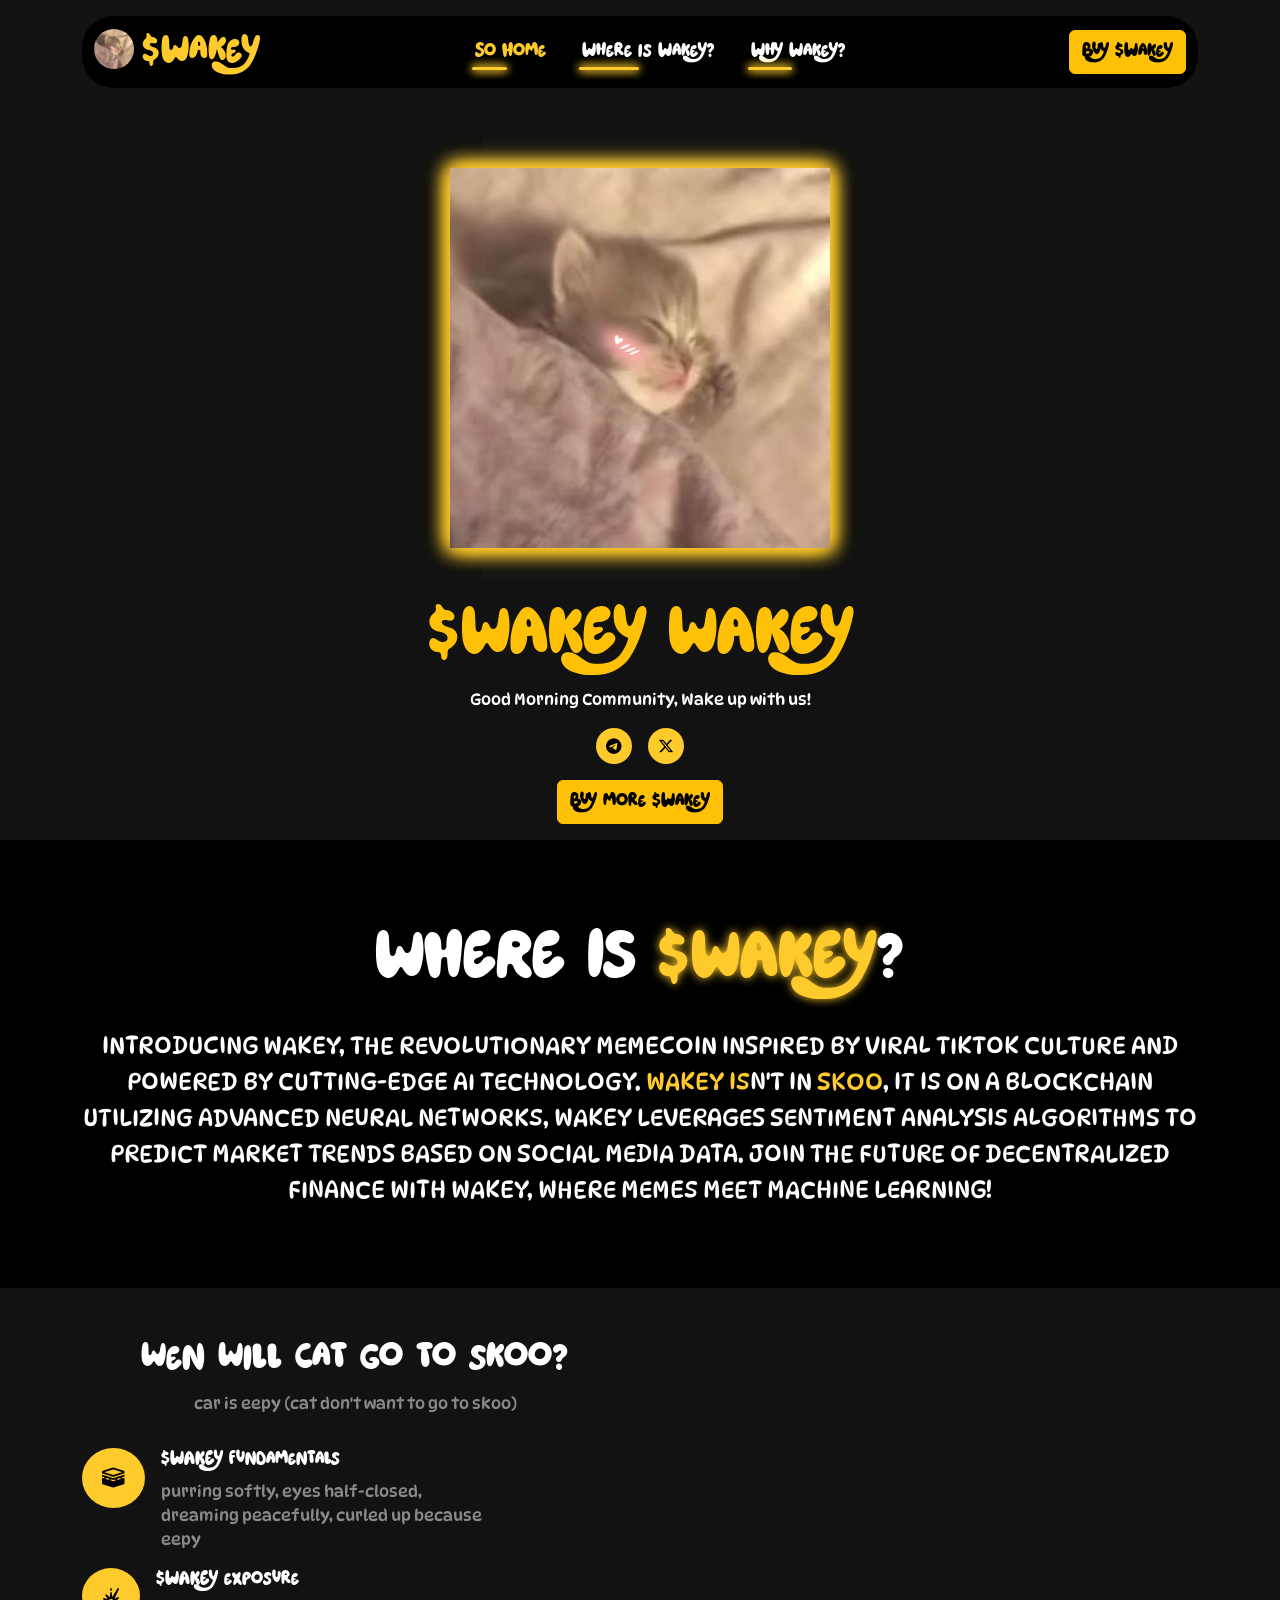
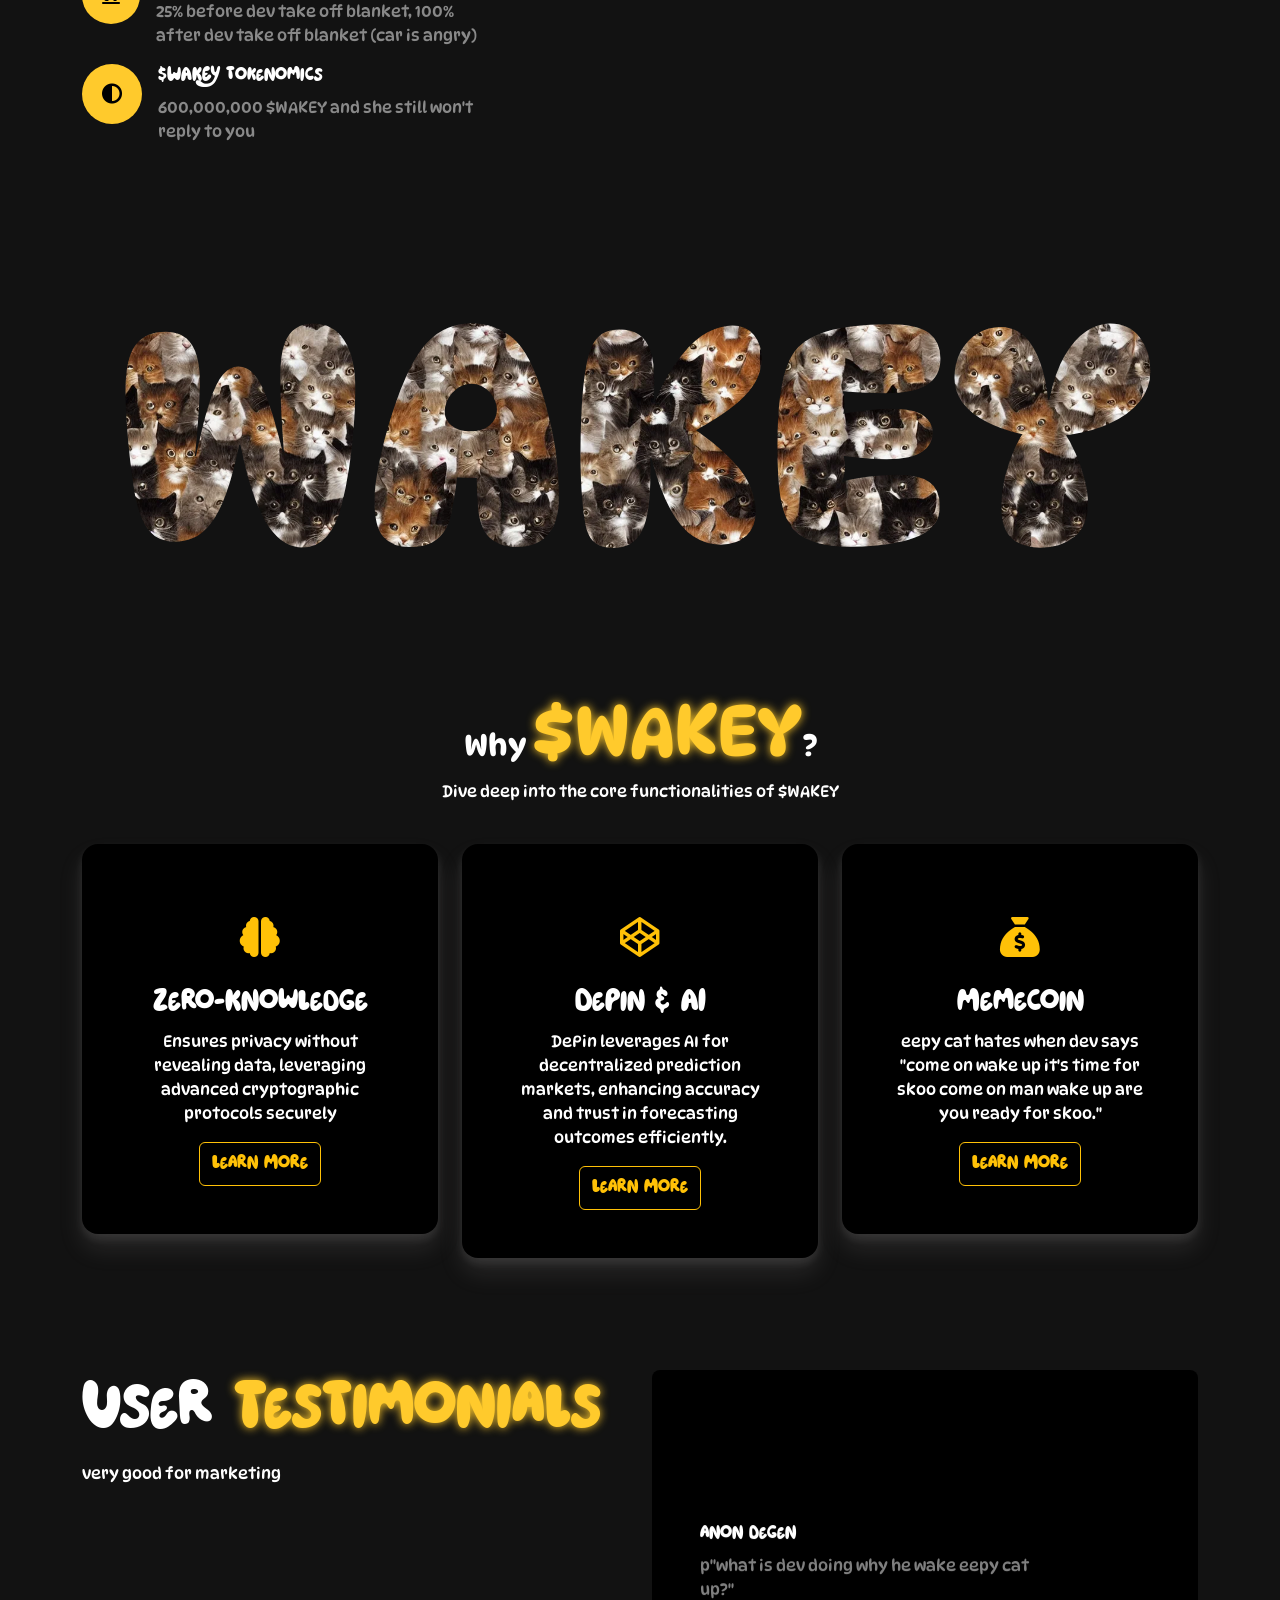
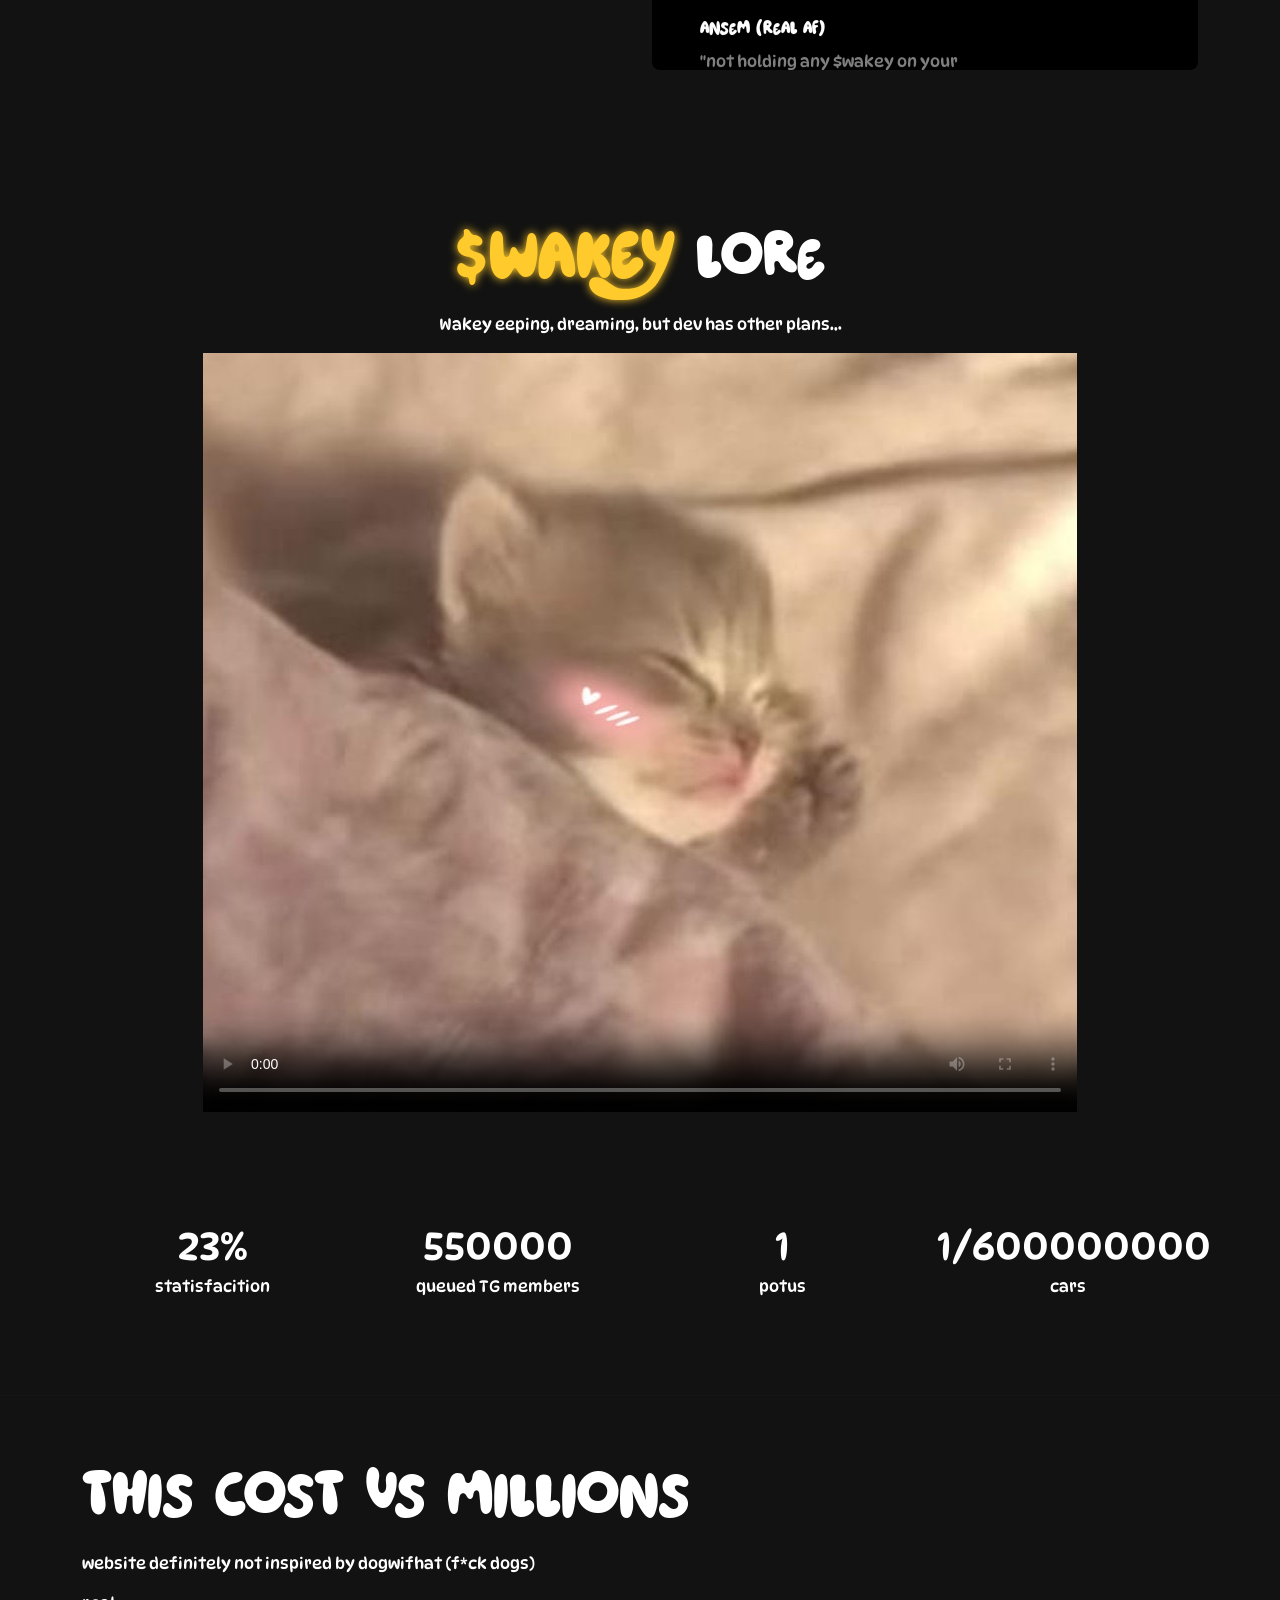
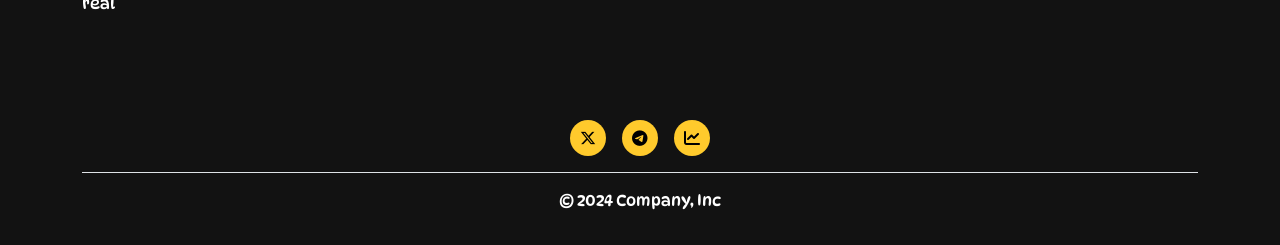
==== index.html @ 1f72ca50 "fd" ====
<!doctype html>
<html lang="en">
  <head>
    <meta charset="utf-8">
    <meta name="viewport" content="width=device-width, initial-scale=1">
    <link rel="shortcut icon" href="assets/imgs/mascot cat.jpg" type="image/x-icon">
    <title>WAKEY WAKEY</title>
    <!--Bootstrap Link-->
    <link href="https://cdn.jsdelivr.net/npm/bootstrap@5.3.3/dist/css/bootstrap.min.css" rel="stylesheet" integrity="sha384-QWTKZyjpPEjISv5WaRU9OFeRpok6YctnYmDr5pNlyT2bRjXh0JMhjY6hW+ALEwIH" crossorigin="anonymous">
    <!--External css-->
    <link rel="stylesheet" href="style.css">
    <!--icon link-->
    <link rel="stylesheet" href="https://cdnjs.cloudflare.com/ajax/libs/font-awesome/6.6.0/css/all.min.css" integrity="sha512-Kc323vGBEqzTmouAECnVceyQqyqdsSiqLQISBL29aUW4U/M7pSPA/gEUZQqv1cwx4OnYxTxve5UMg5GT6L4JJg==" crossorigin="anonymous" referrerpolicy="no-referrer" />
    <!--font link-->
    <link rel="preconnect" href="https://fonts.googleapis.com">
<link rel="preconnect" href="https://fonts.gstatic.com" crossorigin>
<link href="https://fonts.googleapis.com/css2?family=DynaPuff:wght@400..700&family=Exo+2:ital,wght@0,100..900;1,100..900&display=swap" rel="stylesheet">
  </head>
  <body class="">
    <!--Nav Bar-->
<div class="container py-3 ">
    <nav class="navbar navbar-expand-lg bg-black rounded-5 " aria-label="Twelfth navbar example">
      <div class="container-fluid test">
        <a class="d-flex gap-2  text-decoration-none " href="#" style="transform: translateY(5px); color: white !important;"><img src="assets/imgs/mascot cat.jpg" alt="" width="40" height="40" class="me-auto" style="border-radius: 50%;" > <h1 class="heading-2" style="color: #FFCA2C; ">$Wakey</h1></a>
        <button class="navbar-toggler ms-auto menu  btn-outline-light" type="button" data-bs-toggle="collapse" data-bs-target="#navbarsExample10" aria-controls="navbarsExample10" aria-expanded="false" aria-label="Toggle navigation">
         <i class="fa-solid fa-bars "></i>
        </button>
       
        <div class="collapse navbar-collapse justify-content-md-center " id="navbarsExample10">
          <ul class="navbar-nav text-white mx-auto ">
            <li class="nav-item">
              <a class="nav-link active text-white" aria-current="page" href="#">So Home</a>
            </li>
            <li class="nav-item">
              <a class="nav-link text-white" href="#">Where is Wakey?</a>
            </li>
            <li class="nav-item ">
              <a class="nav-link text-white" href="#">Why Wakey?</a>
            </li>
            <li class="nav-item py-1 ms-2">
              
               
              
            </li>
            <!-- <li class="nav-item ">
              <a class="nav-link text-white" href="#"><i class="fa-brands fa-telegram"></i></a>
            </li>
            <li class="nav-item ">
             
            </li> -->
            
          </ul>
          <button class="btn btn-warning button"> Buy $Wakey</button>
          
        </div>
        
      </div>
    </nav>


</div>

<!--HERO SECTION-->
<div class="container py-3 ">
  <div class="hero-banner d-flex justify-content-center py-5">
    <img src="assets/imgs/mascot cat.jpg" alt="" class="img-fluid">
  </div>
  <div class="hero-body">
    <h1 class="text-warning fs-1 text-center heading">$WAKEY WAKEY </h1>
    <p class="text-center text-white paragraph"> Good Morning Community, Wake up with us!</p>
    <div class="d-flex justify-content-center gap-3 pb-3">
      <a class="text-black " href="#"><i class="fa-brands fa-telegram icons"></i></a>
    <a class=" text-black " href="#"><i class="fa-brands fa-x-twitter icons"></i></a>
  
    </div>
   <center><button class="btn btn-warning button"> Buy more $Wakey</button> </center>
  </div>
</div>

<!--WHERE IS WAKEY-->
<div class="bg-black p-3">
<div class="container py-5">
  <h1 class=" fs-1 text-center text-white py-3 heading " style="font-size: 70px !important;">WHERE IS <span style="color: #FFCA2C; text-shadow:  0px 0px 10px #FFCA2C ; ">$WAKEY</span>? </h1>
  <p class="text-white paragraph text-center lh-2 fs-4">INTRODUCING WAKEY, THE REVOLUTIONARY MEMECOIN INSPIRED BY VIRAL TIKTOK CULTURE AND POWERED BY CUTTING-EDGE AI TECHNOLOGY. 
    <span style="color: #FFCA2C; ">WAKEY IS</span>N'T IN <span style="color: #FFCA2C;  ">SKOO</span>, IT IS ON A BLOCKCHAIN UTILIZING ADVANCED NEURAL NETWORKS, WAKEY LEVERAGES SENTIMENT ANALYSIS ALGORITHMS TO PREDICT MARKET TRENDS BASED ON SOCIAL MEDIA DATA. 
    JOIN THE FUTURE OF DECENTRALIZED FINANCE WITH WAKEY, WHERE MEMES MEET MACHINE LEARNING!</p>
</div>
</div>

<!--WEN WILL CAT GO TO SKOO-->
<div class="container py-5">
  <div class="row">
    <div class="col-md-6 text-white justify-content-sm-center">
      <h1  class=" heading-2 text-sm-center ">wen will cat go to skoo?</h1>
      <p class="text-white-50 paragraph text-sm-center ">car is eepy (cat don't want to go to skoo)</p>
      <div class="d-flex w-75 gap-3 pt-3 justify-content-sm-center">
        <div class=""><i class="fa-solid fa-kaaba icons" style="padding: 20px; font-size: 20px;"></i></div>
        <div class="body ">
          <h5 class="heading-2">$WAKEY fundamentals</h5>
          <p class="text-white-50 paragraph" >purring softly, eyes half-closed, dreaming peacefully, curled up because eepy</p>
        </div>
      </div>

      <div class="d-flex w-75 gap-3 justify-content-sm-center">
        <div class=""><i class="fa-solid fa-explosion icons" style="padding: 20px; font-size: 20tpx;"></i></div>
        <div class="body">
          <h5 class="heading-2">$WAKEY exposure</h5>
          <p class="text-white-50 paragraph" >25%  before dev take off blanket, 100% after dev take off blanket (car is angry)</p>
        </div>
      </div>

      <div class="d-flex w-75 gap-3 justify-content-sm-center">
        <div class=""><i class="fa-solid fa-circle-half-stroke icons" style="padding: 20px; font-size: 20px;"></i></div>
        <div class="body">
          <h5 class="heading-2">$WAKEY tokenomics</h5>
          <p class="text-white-50 paragraph">600,000,000 $WAKEY and she still won't reply to you </p>
        </div>
      </div>

    </div>
    <div class="col-md-6">
      <div class="wakey-video">
        <video src="assets/imgs/wakey wakey.mp4" loop autoplay muted style="border-radius: 10px;" class="img-fluid" ></video>
      </div>
    </div>
  </div>
</div>



<!--Mascot-->
<h1 class="  wakey img-fluid py-5">
  WAKEY
</h1>


<!--WHY WAKEY-->
<div class="why-wakey">
  <h1 class=" fs-1 text-center text-white pt-3 paragraph" style="font-size: 30px !important;">Why   <span style="color: #FFCA2C; text-shadow:  0px 0px 10px #FFCA2C ; font-size: 70px !important;">$WAKEY</span>? </h1>
  <p class="paragraph text-white text-center pb-4">Dive deep into the core functionalities of $WAKEY</p>

  <div class="container">
   

    <div class="row">
      <div class="col-md-4 mb-3 text-center ">
        <div class="box bg-black rounded-4 p-5 why-box">
          <div class="icon text-center py-3"><i class="fa-solid fa-brain fs-1 text-warning"></i></div>
          <h2 class="heading-2 text-center text-white">Zero-Knowledge</h2>
          <p class="paragraph text-white text-center">
            
            Ensures privacy without revealing data, leveraging advanced cryptographic protocols securely

          </p>
          <button class="btn btn-outline-warning button"> Learn More</button>

        </div>

      </div>
      <div class="col-md-4 mb-3 text-center  ">

       <div class="box bg-black rounded-4 p-5 why-box">
        <div class="icon text-center py-3"><i class="fa-brands fa-codepen fs-1 text-warning"></i></div>
        <h2 class="heading-2 text-center text-white">DePin & AI
        </h2>
        <p class="paragraph text-white text-center">
          
          DePin leverages AI for decentralized prediction markets, enhancing accuracy and trust in forecasting outcomes efficiently.
        </p>
        <button class="btn btn-outline-warning button"> Learn More</button>
       </div>
      </div>

      <div class="col-md-4 mb-3 text-center"  >
       <div class="box bg-black rounded-4 p-5 why-box">
        <div class="icon text-center py-3"><i class="fa-solid fa-sack-dollar fs-1 text-warning"></i></div>
        <h2 class="heading-2 text-center text-white">Memecoin</h2>
        <p class="paragraph text-white text-center">
          
          eepy cat hates when dev says "come on wake up it's time for skoo come on man wake up are you ready for skoo."
        </p>
        <button class="btn btn-outline-warning button "> Learn More</button>
       </div>
      </div>
   
  </div>
</div>

</div>

<!--User Testimonial-->


  <div class="container py-5">
    <div class="row py-5">
      <div class="col-md-6">
      <div class="wakey-video">
        <h1 class="heading  text-white">User
           <span style="color: #FFCA2C; text-shadow:  0px 0px 10px #FFCA2C ; font-size: 70px !important;">Testimonials</span></h1>
          <p class="paragraph text-white">very good for marketing</p>
      </div>
    </div>
      <div class="col-md-6 text-white justify-content-sm-center">
    
         <marquee direction="up" behavior="scroll" width="100%" height="300px" class="bg-black px-5 rounded-3">
        <div class=" w-75 gap-3 pt-3 justify-content-sm-center">
        
          <div class="body ">
           
            <h5 class="heading-2">anon degen</h5>
            <p class="text-white-50 paragraph" >p"what is dev doing why he wake eepy cat up?"</p>
           
          </div>
        </div>
     
  
        <div class="d-flex w-75 gap-3 justify-content-sm-center">
         
          <div class="body">
            <h5 class="heading-2">ansem (real af)</h5>
            <p class="text-white-50 paragraph" >"not holding any $wakey on your company's balance sheet is honestly irresponsible finances"<p>
          </div>
        </div>
  
        <div class="d-flex w-75 gap-3 justify-content-sm-center">
          
          <div class="body">
            <h5 class="heading-2">president of sweden</h5>
            <p class="text-white-50 paragraph">"jag älskar dig $wakey. utvecklare räkna dina dagar jag kommer att jaga dig" </p>
          </div>
        </div>

        <div class="d-flex w-75 gap-3 justify-content-sm-center">
         
          <div class="body">
            <h5 class="heading-2">ansem (real af)</h5>
            <p class="text-white-50 paragraph" >"not holding any $wakey on your company's balance sheet is honestly irresponsible finances"<p>
          </div>
        </div>

        </marquee>
  
      </div>
      
    </div>
  </div>


  <!--WAKEY LORE-->

  <div class="container py-5">
    <h1 class=" fs-1 text-center text-white  heading " style="font-size: 70px !important;"><span style="color: #FFCA2C; text-shadow:  0px 0px 10px #FFCA2C ; ">$WAKEY</span>  lore </h1>
    <p class="paragraph text-white text-center">Wakey eeping, dreaming, but dev has other plans... </p>
  <center> <video  class="img-fluid" controls  playsinline preload="metadata" poster="assets/imgs/mascot cat.jpg">
      <source src="assets/imgs/banner vid.mp4" type="video/mp4">
    </video></center> 
    
  </div>
 

  <!--WAKEY METRICS-->

  <div class="container py-5">
   

    <div class="row">
      <div class="col-md-3 mb-3 text-center ">
       <div class="d-flex justify-content-center text-white paragraph fs-1"> <div class="value text-white paragraph fs-1" data-target="100">0</div>%</div>
        <p class="paragraph text-white">statisfacition</p>

      </div>
      <div class="col-md-3 mb-3 text-center  ">
        <div class="value text-white paragraph fs-1" data-target="5000000">00</div>
        <p class="paragraph text-white">queued TG members</p>

       
      </div>

      <div class="col-md-3 mb-3 text-center"  >
        <div class="value text-white paragraph fs-1">1</div>
        <p class="paragraph text-white">potus</p>

      </div>

      <div class="col-md-3 mb-3 text-center"  >
        <div class="value text-white paragraph fs-1">1/600000000</div>
        <p class="paragraph text-white">cars</p>

      </div>
   
  </div>
</div>
  <hr class="bg-white ">
<div class="container py-5">
  <h1 class="heading text-white fs-1">this cost us millions</h1>
<p class="paragraph text-white">website definitely not inspired by dogwifhat (f*ck dogs)</p>
<p class="paragraph text-white">real</p>
</div>
<!--Footer-->

<div class="container">
  <footer class="py-3 mt-4">
    <ul class="nav justify-content-center border-bottom pb-3 mb-3">
      <li class="nav-item"><a href="#" class="px-2 text-white"><i class="fa-brands icons  fa-x-twitter"></i></a></li>
      <li class="nav-item"><a href="#" class="px-2 text-white"><i class="fa-brands icons  fa-telegram"></i></a></li>
      <li class="nav-item"><a href="#" class="px-2 text-white"><i class="fa-solid  icons fa-chart-line"></i></a></li>
    
    </ul>
    <p class="text-center text-white paragraph">&copy; 2024 Company, Inc</p>
  </footer>
</div>



<script src="https://cdn.jsdelivr.net/npm/bootstrap@5.3.3/dist/js/bootstrap.bundle.min.js" integrity="sha384-YvpcrYf0tY3lHB60NNkmXc5s9fDVZLESaAA55NDzOxhy9GkcIdslK1eN7N6jIeHz" crossorigin="anonymous"></script>

<script src="script.js"></script>


</body>
</html>
---- style.css ----
@font-face {
    font-family:  "main" ;
    src: url(assets/fonts/heyam/Heyam.ttf) format('truetype');
}
@font-face {
  font-family: 'sub-main' ;
  src: url(assets/fonts/DynaPuff/DynaPuff-VariableFont_wdth\,wght.ttf) format('truetype');
}
body{
    /* background-image: url(assets/imgs/banner2.jpg); */
    background-color: #121212 !important;
    height: 250vh;
    background-size: cover;
    /* background-attachment: fixed; */
    width: 100%;
    

}
.heading{
    font-size: 70px !important;
    font-family: "main";
}
.paragraph{
  font-family: sub-main;
}
.heading-2{
  font-family: "main";
}
.button{
  font-family: "main";
  font-size: 20px;
}

/* Nav Bar*/
.new-nav{
  background: black !important;
  backdrop-filter: blur(15px);
  transition: all ease-in-out 0.8s;

  border-style: outset;
  /* border-color: #FFCA2C; */
  border: none;
  box-shadow:  0px 0px 10px #FFCA2C,0px 0px 10px #FFCA2C;
 
}
.navbar{

    transition: 0.8s ease-in-out;
    
}
.active{
    color: #FFCA2C !important;
}
.nav-item .nav-link{
    position: relative;
    margin: 0 10px;
    transition: 0.9s;
    font-size: 20px;
    font-family: "main";
  }
  .nav-item .nav-link:hover{
    color: #FFCA2C !important;
    text-shadow:  0px 0px 10px #FFCA2C, 0px 0px 10px #FFCA2C;
  }
.nav-item .nav-link::after{
    content: '';
    height: 3px;
    width: 40%;
    background:#FFCA2C ;
    display: block;
   box-shadow: 0px 0px 10px #FFCA2C,0px 0px 10px #FFCA2C,0px 0px 10px #FFCA2C
   ;
    position: absolute;
    left:5px;
    right: 0;
    bottom: -8;
    transition: 0.9s;
    border-radius: 20px;
  }
  .nav-item .nav-link:hover::after{
    width: 100%;
    background-color: white;
    left:0px;
    border-radius: 20px;
    box-shadow: none;
  }

  /* Hero Section*/


  .hero-banner img{
    width: 380px;
    height: 380px;
    cursor: pointer;
    box-shadow: 0px 0px 20px #FFCA2C,
    0px 0px 20px #FFCA2C,
    0px 0px 20px #FFCA2C,
    0px 0px 20px #FFCA2C
    ;
    animation: float 3s ease-in-out infinite;
  }
  @keyframes float {
    0% {
      transform: translateY(0px);
    }
    50% {
      transform: translateY(-20px); /* Adjust the float height */
    }
    100% {
      transform: translateY(0px);
    }
  }
  .icons{
    background-color: #FFCA2C !important;
    color: black;
    padding: 10px;
    border-radius: 50%;
    /* text-shadow:  0px 0px 10px #FFCA2C, 0px 0px 10px #FFCA2C; */
  }

.wakey{
  font-family: sub-main;
  font-size: 300px;
  font-weight: 900;
  text-transform: uppercase;
  text-align: center;
  background-image: url(assets/imgs/cats.webp);
  background-clip: text;
  letter-spacing: 10px;
  background-size: contain;
  /* background-repeat: no-repeat; */
  color: transparent;
  
}

/* Tablet screens (768px and up) */
@media (max-width: 1024px) {
  .wakey {
    font-size: 220px;
  }
}

/* Phone screens (480px and up) */
@media (max-width: 768px) {
  .wakey {
    font-size: 120px;
  }
}

/* Very small phone screens */
@media (max-width: 480px) {
  .wakey {
    font-size: 100px;
  }
}


.menu i{
  color: white !important;
  font-size: 23px;
  /* background-color: red; */
}
/* .fa-mark{
  display: none;
} */

.why-box{
  box-shadow: rgba(172, 171, 171, 0.139) 0px 15px 25px, rgba(255, 255, 255, 0.098) 0px 5px 10px;
}
.box{
  cursor: pointer;
  transition: 0.8s ease-in-out;
}
.box:hover{
  transform: translateY(-20px);
}
.icon{
  font-size: 40px !important;
}
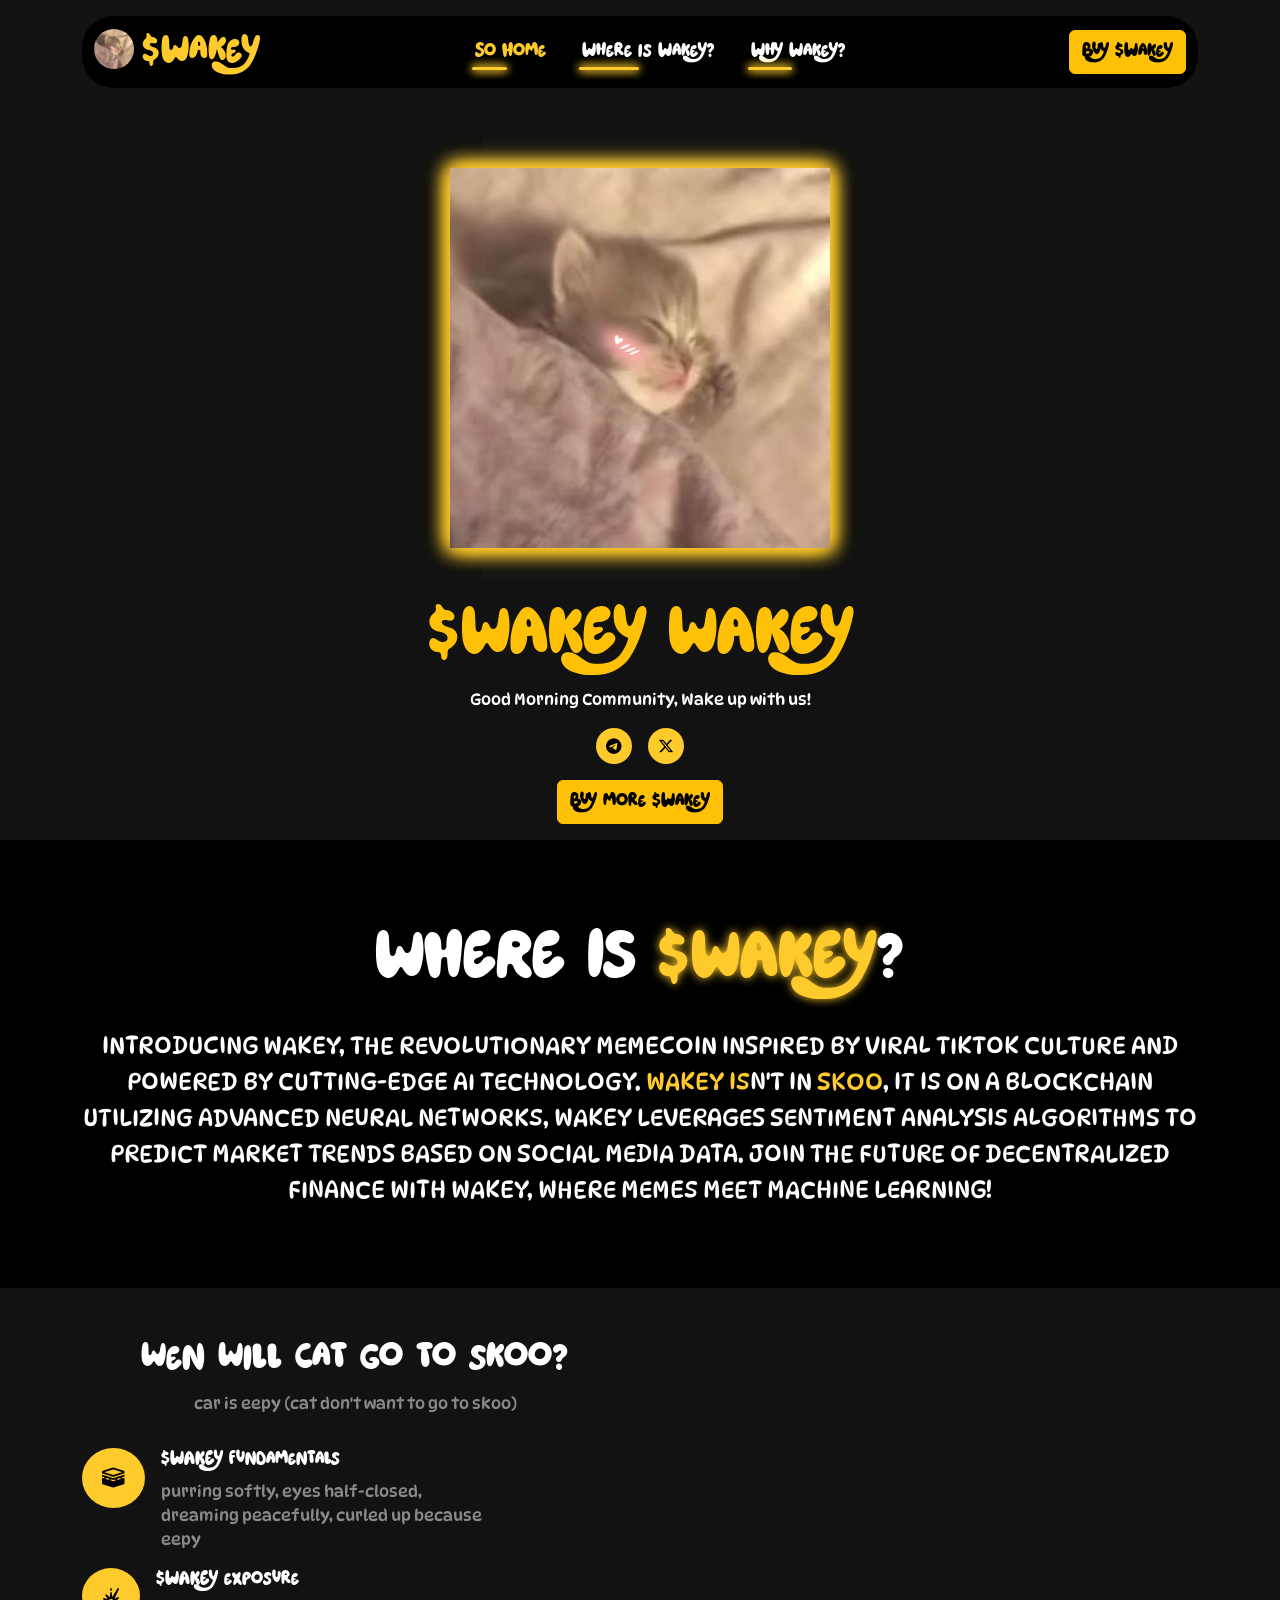
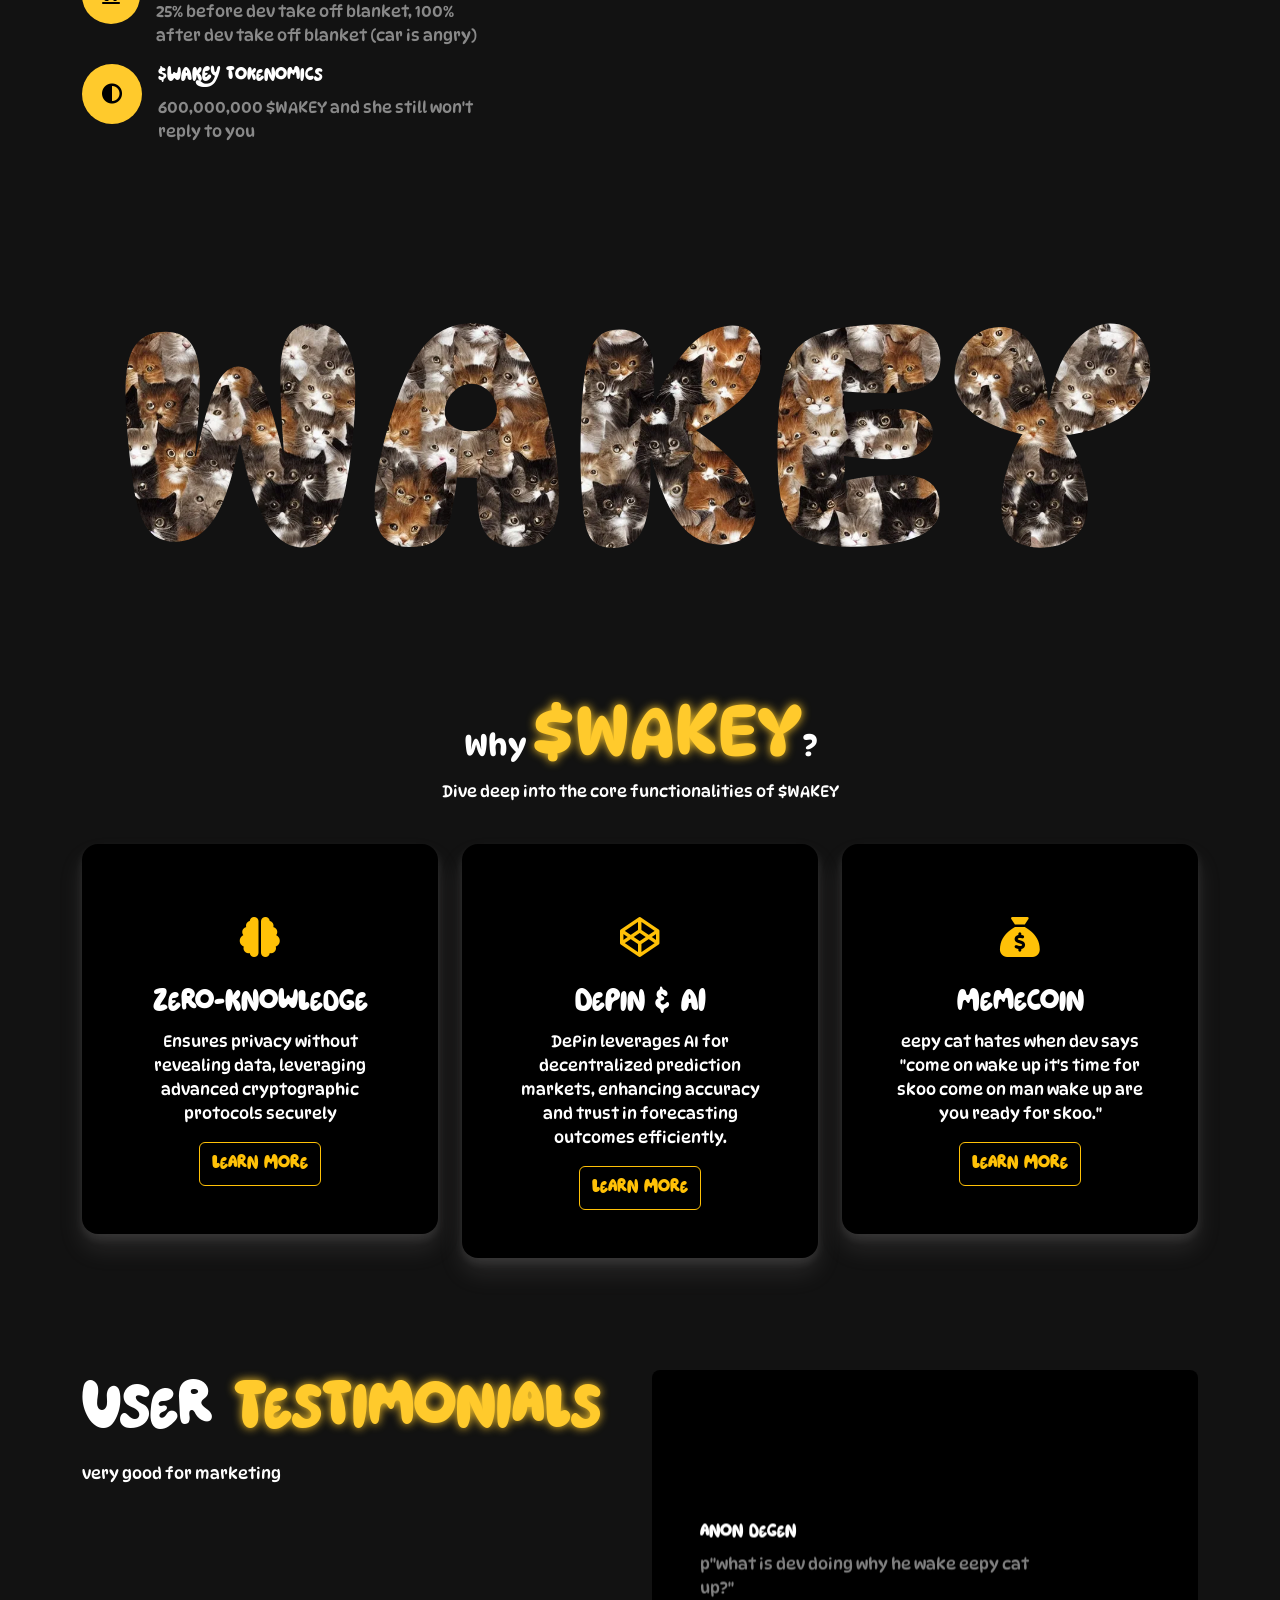
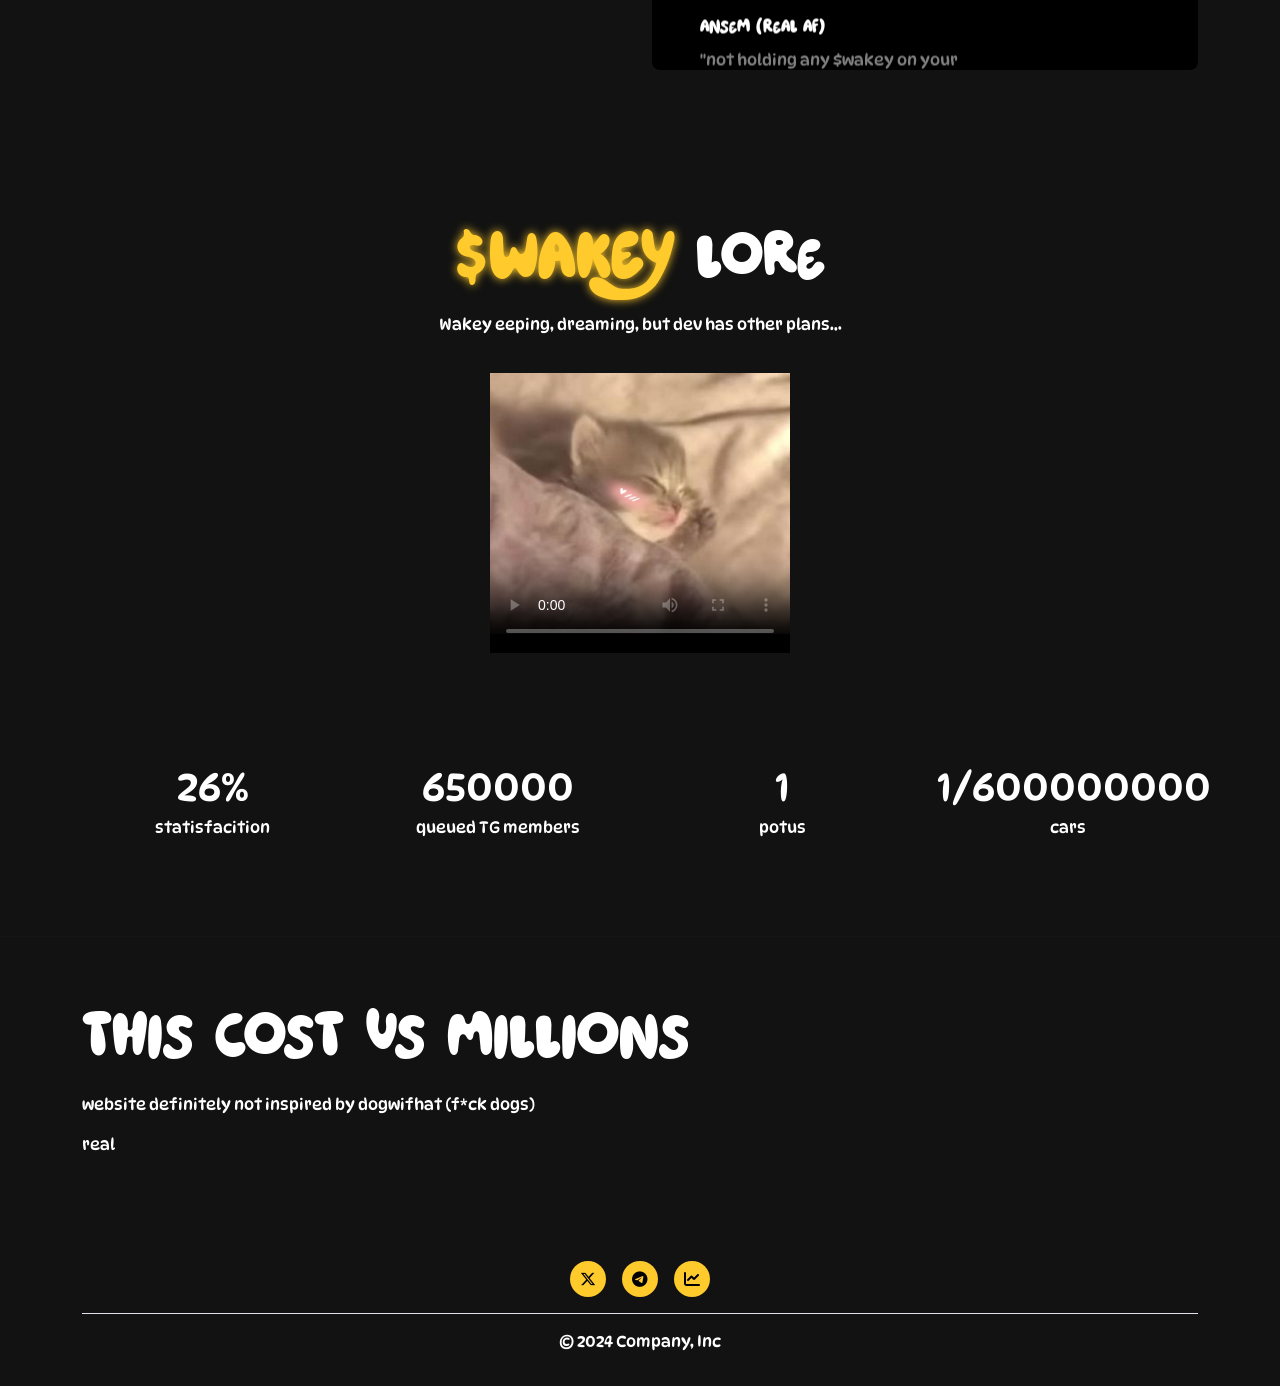
==== commit 73f3fb73: "main" ====
--- a/index.html
+++ b/index.html
@@ -120,7 +120,9 @@
     </div>
     <div class="col-md-6">
       <div class="wakey-video">
-        <video src="assets/imgs/wakey wakey.mp4" loop autoplay muted style="border-radius: 10px;" class="img-fluid" ></video>
+        <video  loop autoplay muted style="border-radius: 10px;" class="img-fluid"   playsinline  preload="auto" >
+          <source src="assets/imgs/wakey wakey.mp4" type="video/mp4">
+        </video>
       </div>
     </div>
   </div>
@@ -251,7 +253,7 @@
   <div class="container py-5">
     <h1 class=" fs-1 text-center text-white  heading " style="font-size: 70px !important;"><span style="color: #FFCA2C; text-shadow:  0px 0px 10px #FFCA2C ; ">$WAKEY</span>  lore </h1>
     <p class="paragraph text-white text-center">Wakey eeping, dreaming, but dev has other plans... </p>
-  <center> <video  class="img-fluid" controls  playsinline preload="metadata" poster="assets/imgs/mascot cat.jpg">
+  <center> <video  class="" width="300px" height="300px" controls="controls"  playsinline controls preload="auto" poster="assets/imgs/mascot cat.jpg">
       <source src="assets/imgs/banner vid.mp4" type="video/mp4">
     </video></center> 
     
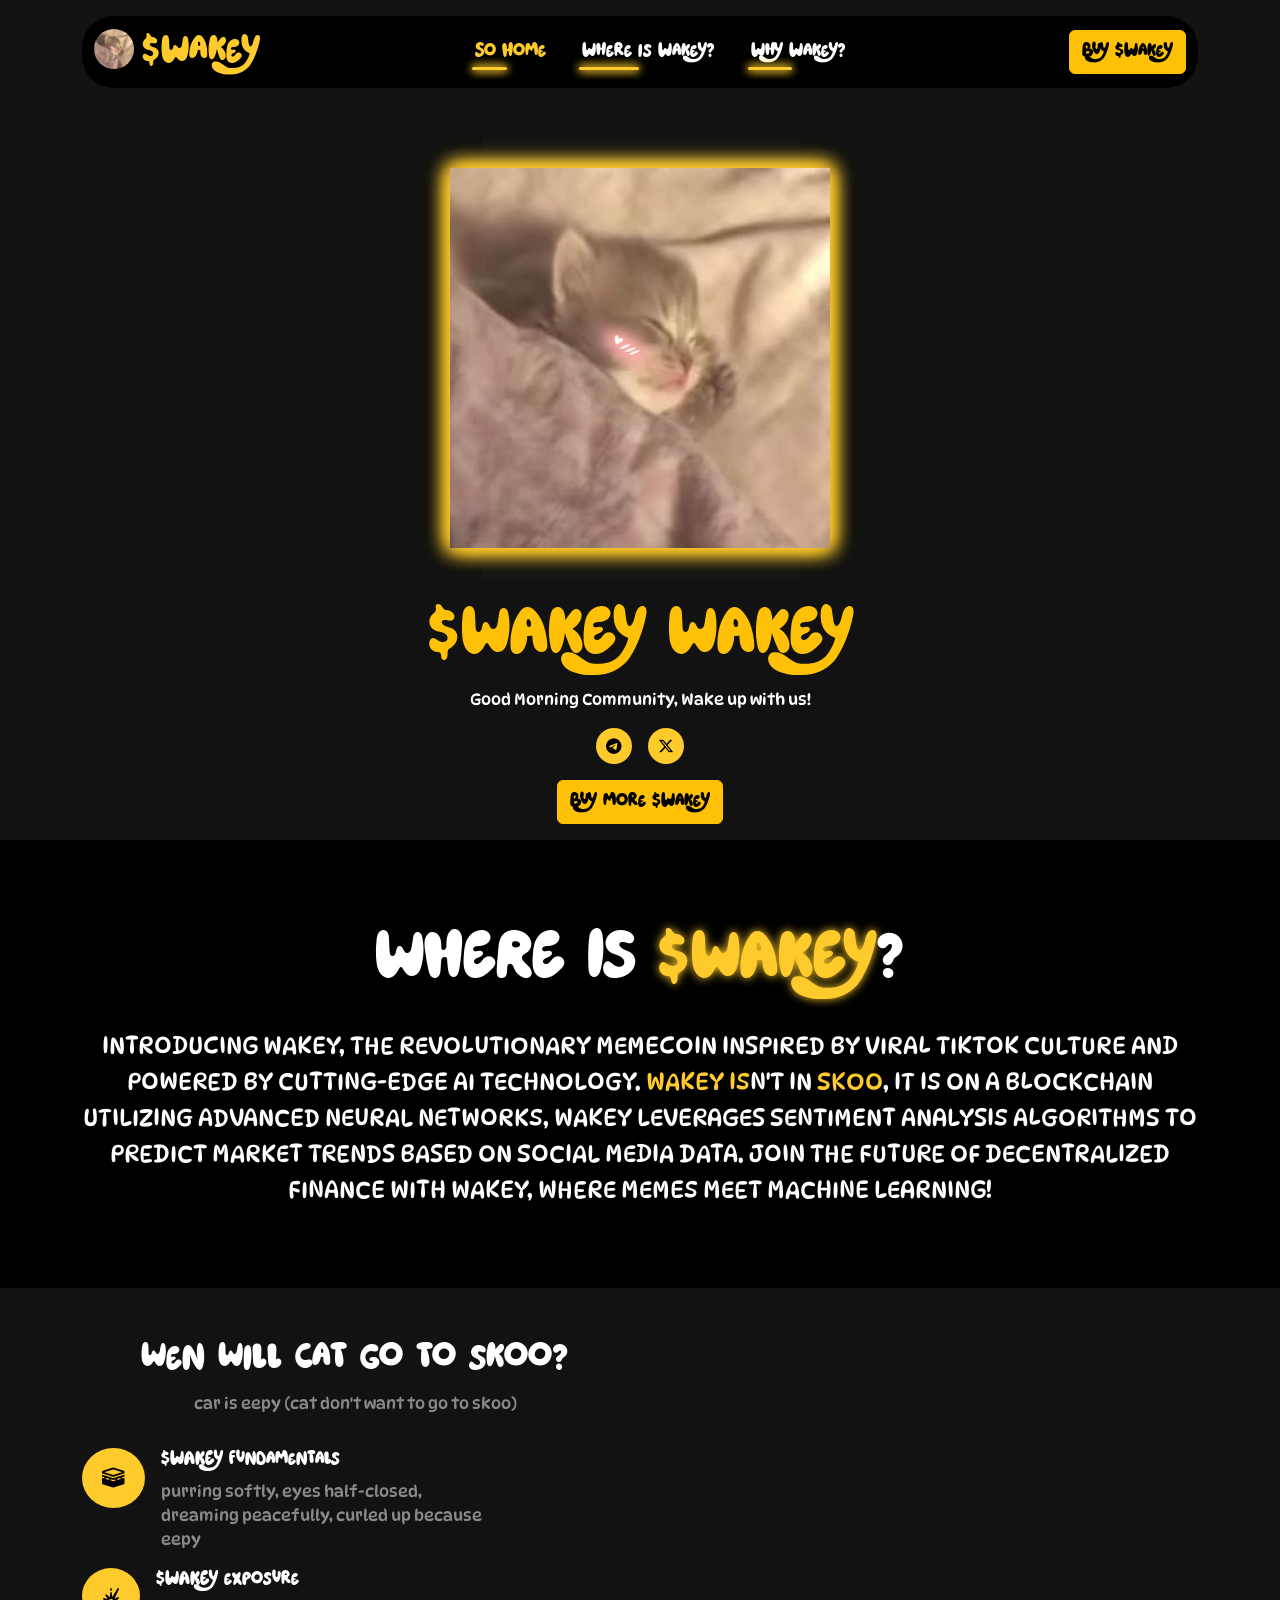
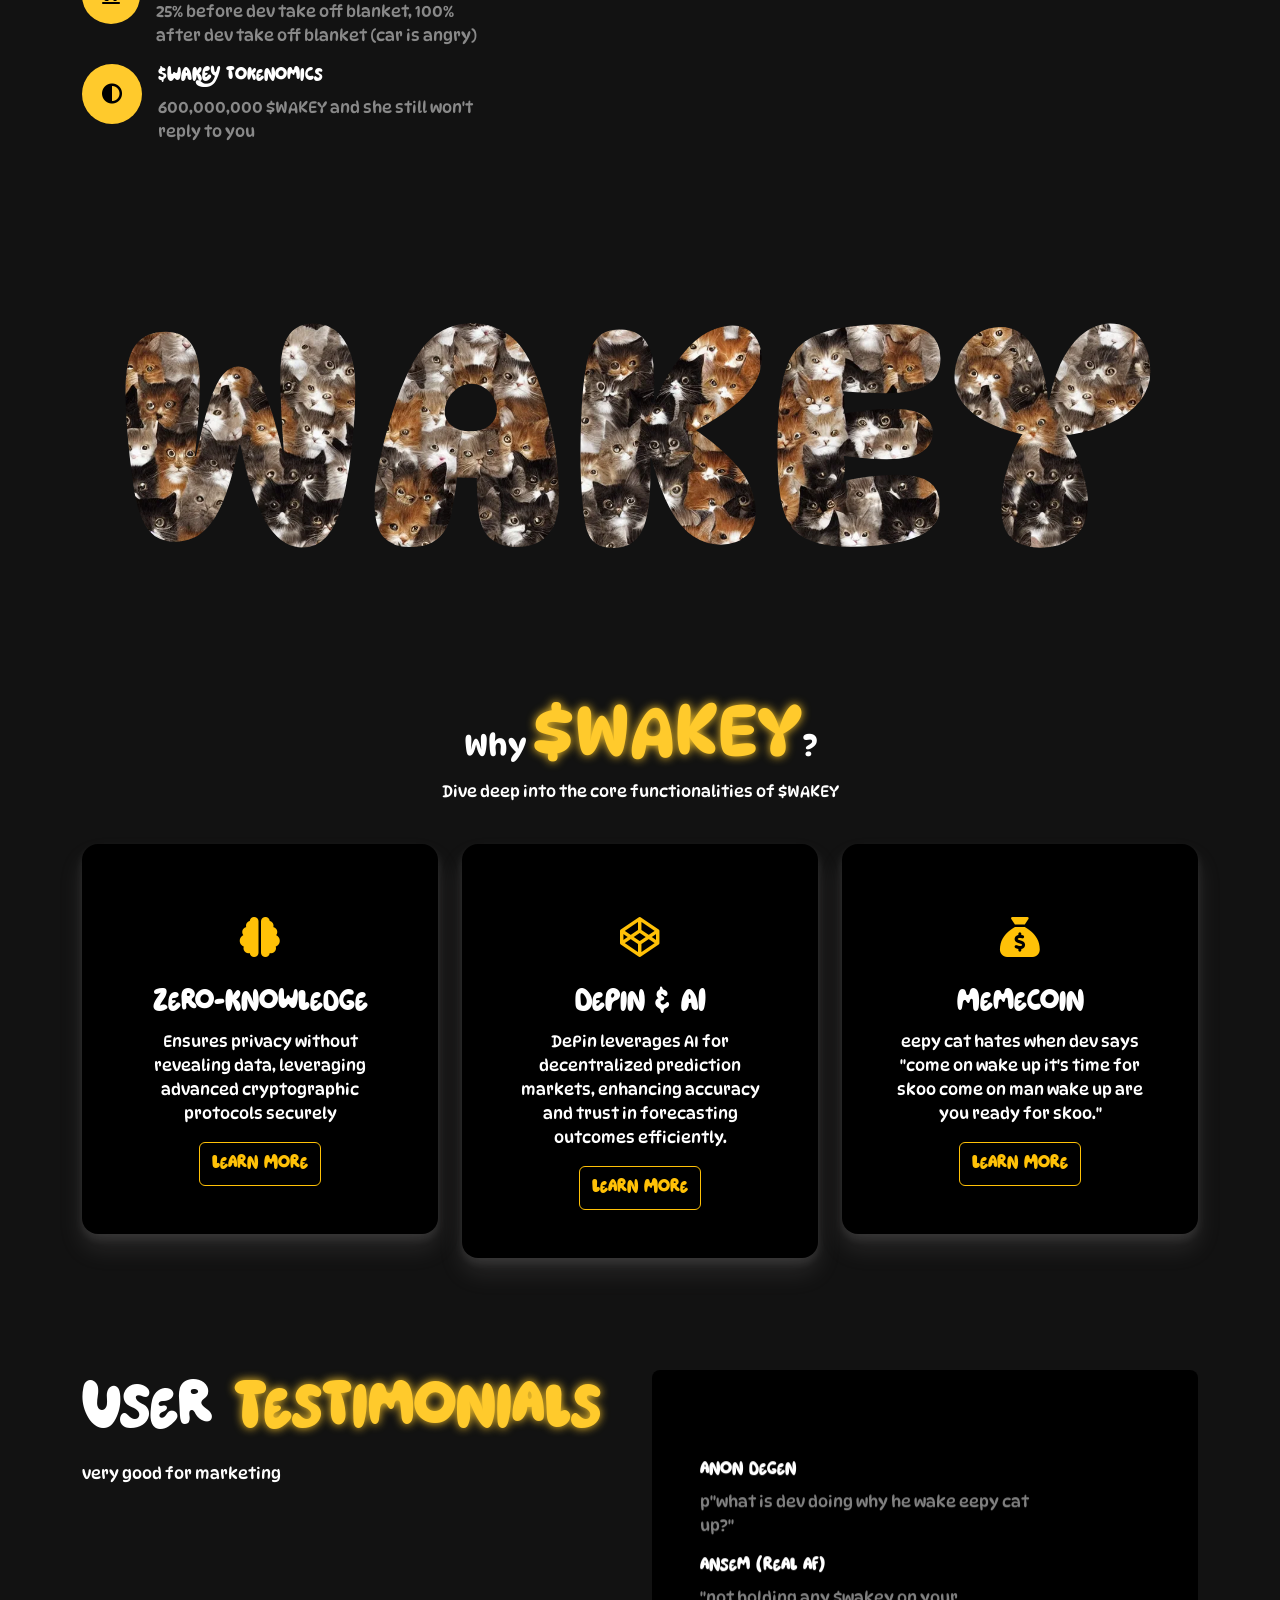
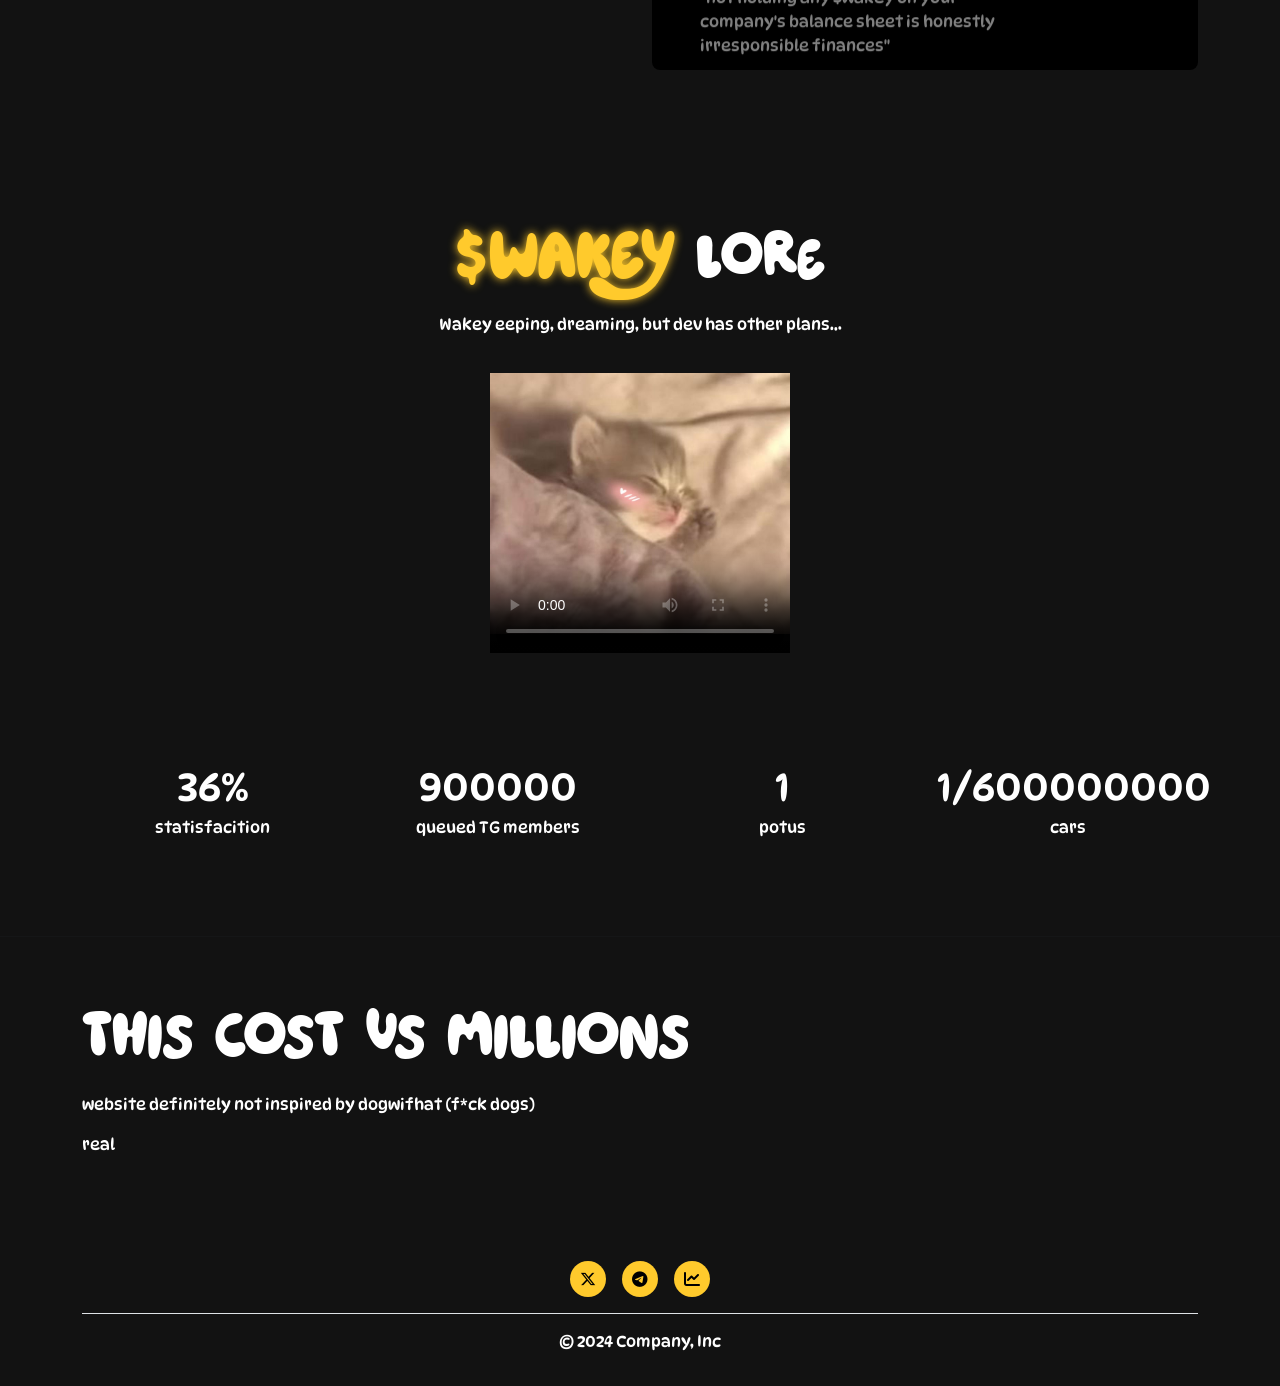
==== commit cbdfb4b3: "test" ====
--- a/index.html
+++ b/index.html
@@ -253,7 +253,7 @@
   <div class="container py-5">
     <h1 class=" fs-1 text-center text-white  heading " style="font-size: 70px !important;"><span style="color: #FFCA2C; text-shadow:  0px 0px 10px #FFCA2C ; ">$WAKEY</span>  lore </h1>
     <p class="paragraph text-white text-center">Wakey eeping, dreaming, but dev has other plans... </p>
-  <center> <video  class="" width="300px" height="300px" controls="controls"  playsinline controls preload="auto" poster="assets/imgs/mascot cat.jpg">
+  <center> <video  class="" width="300px" height="300px" controls="controls"  playsinline  poster="assets/imgs/mascot cat.jpg">
       <source src="assets/imgs/banner vid.mp4" type="video/mp4">
     </video></center> 
     
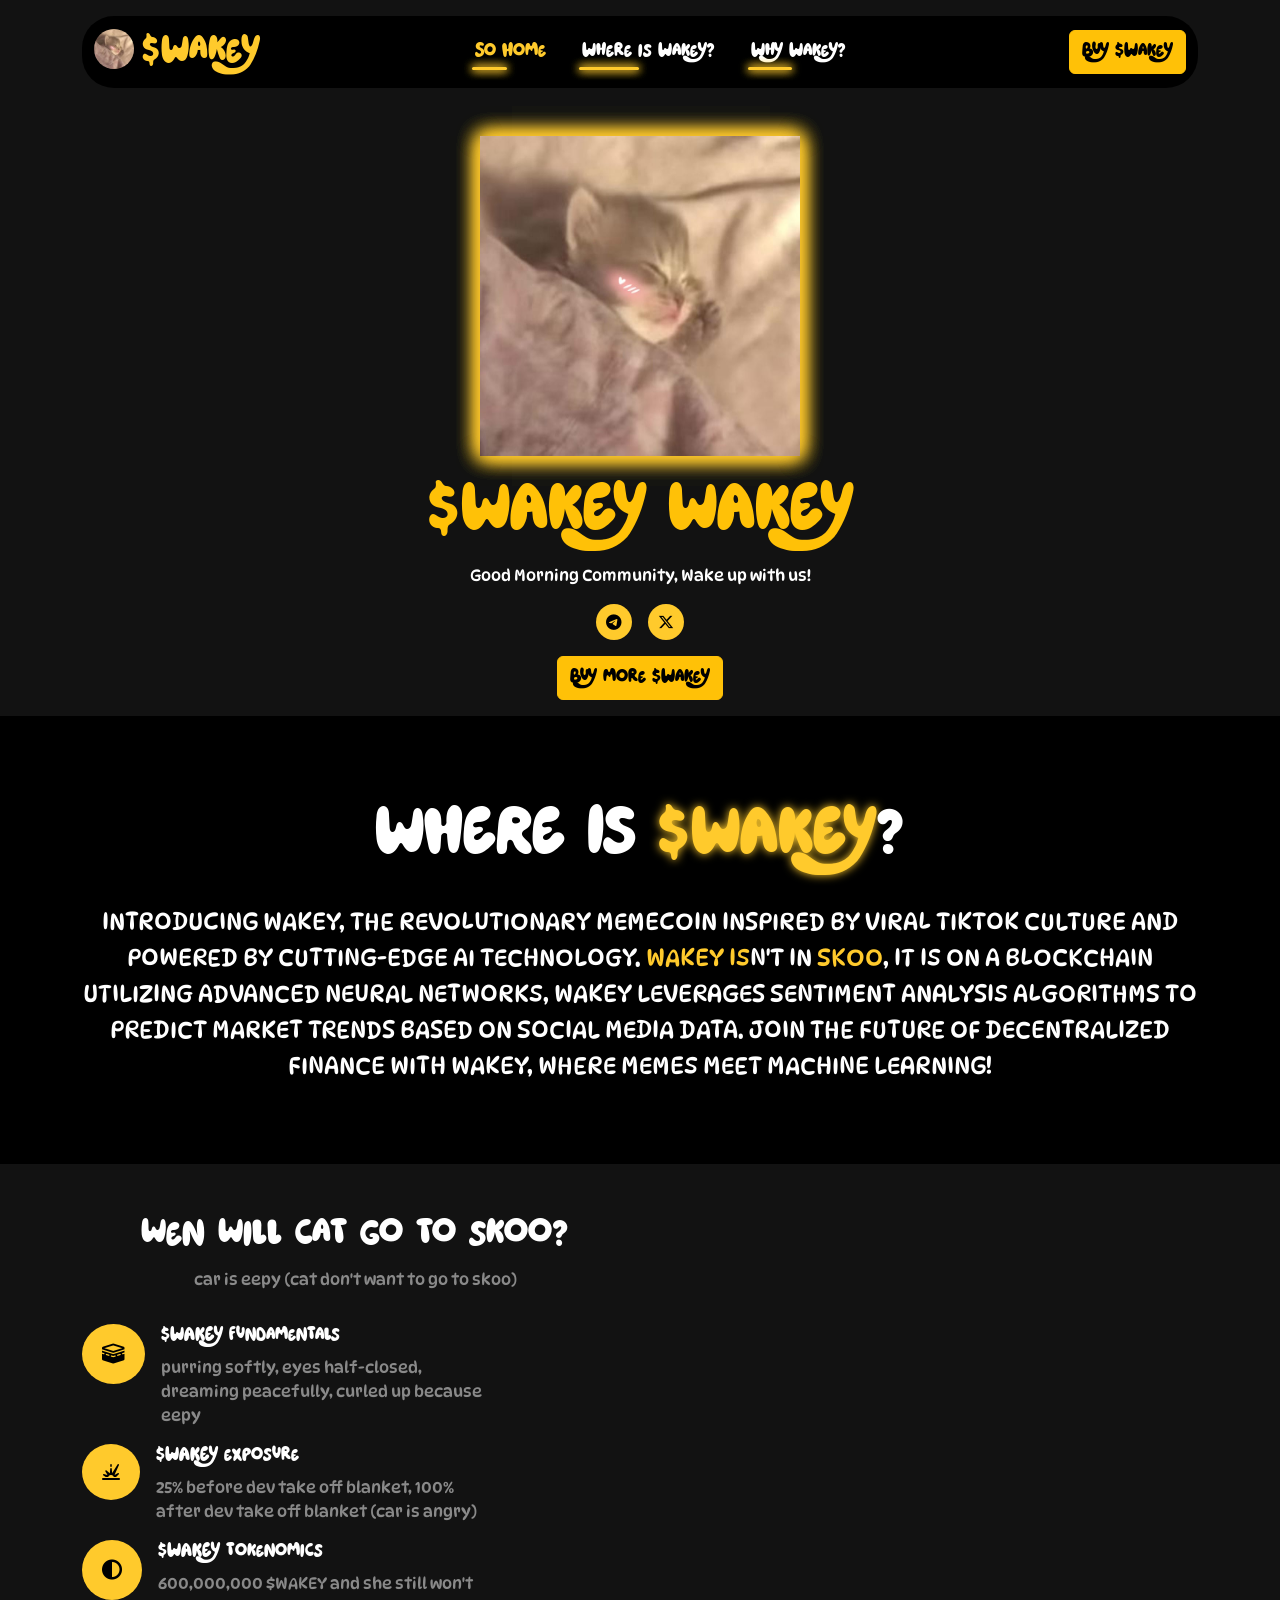
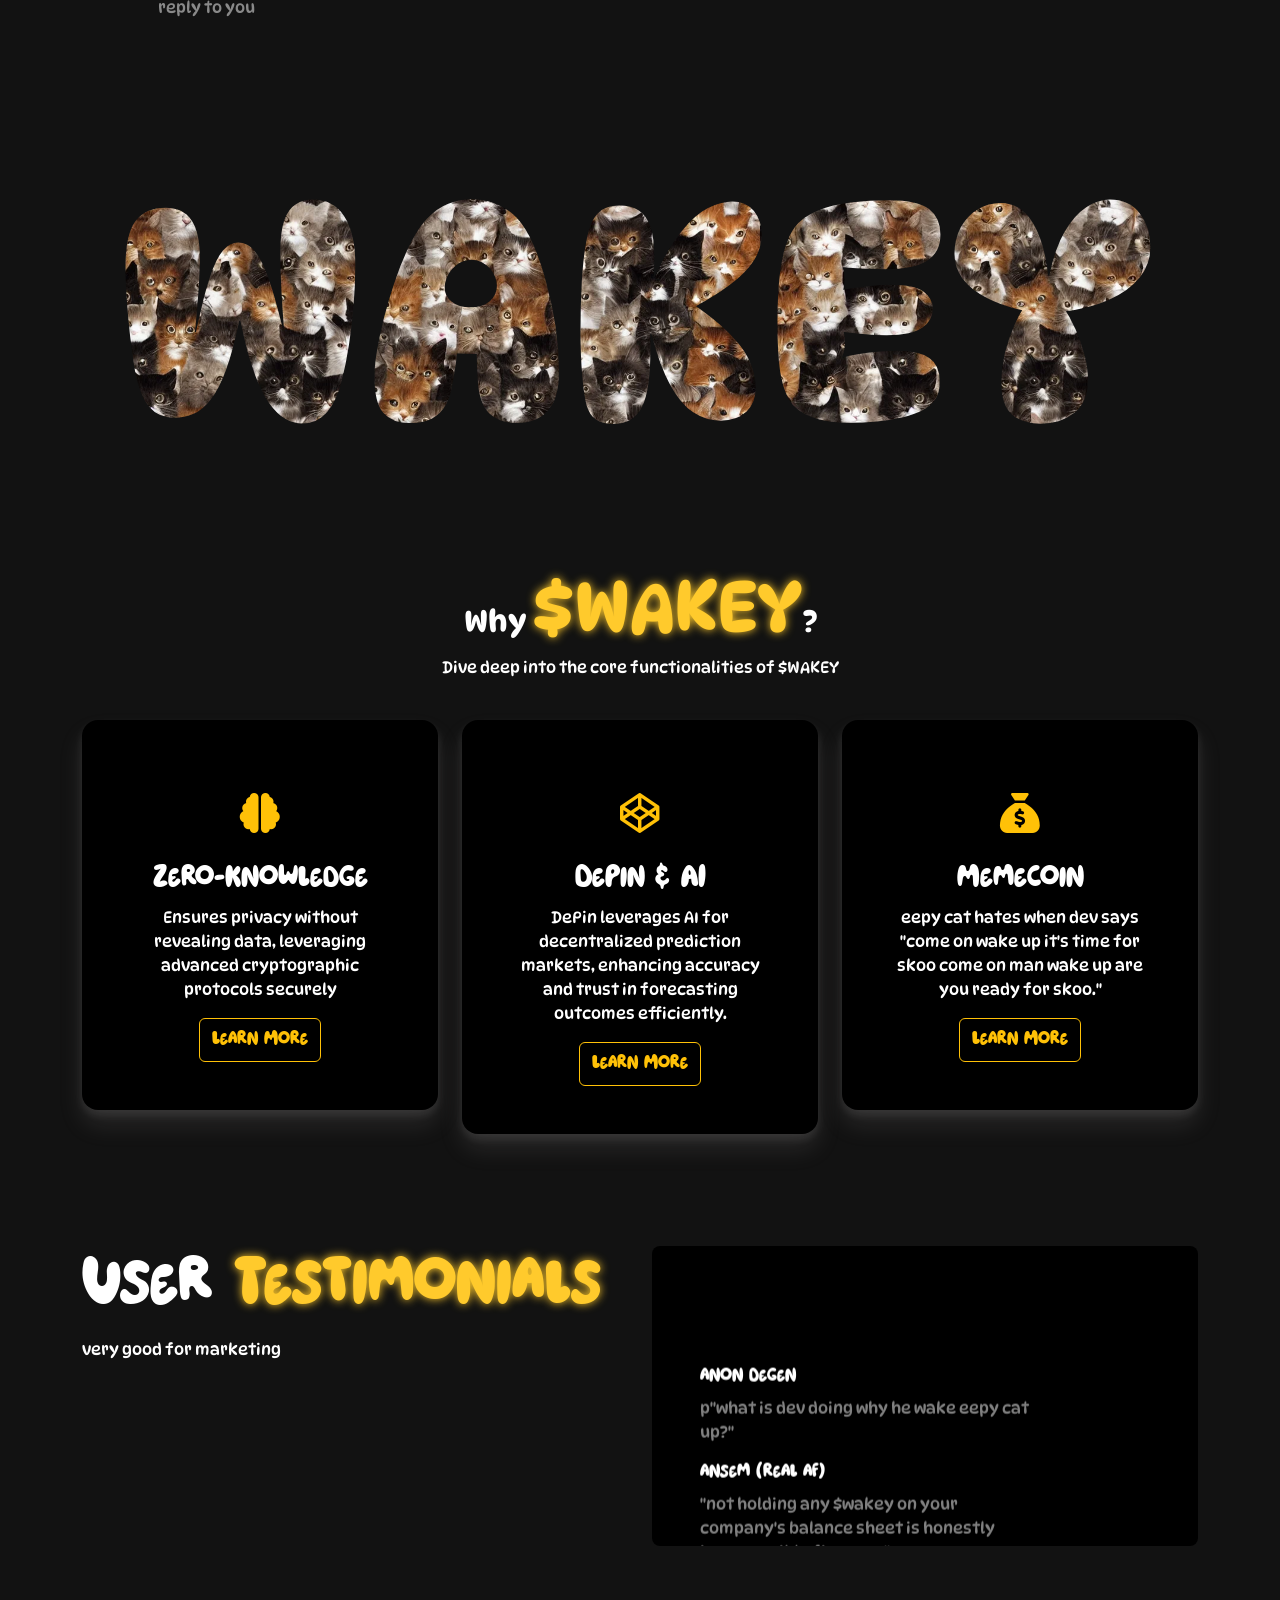
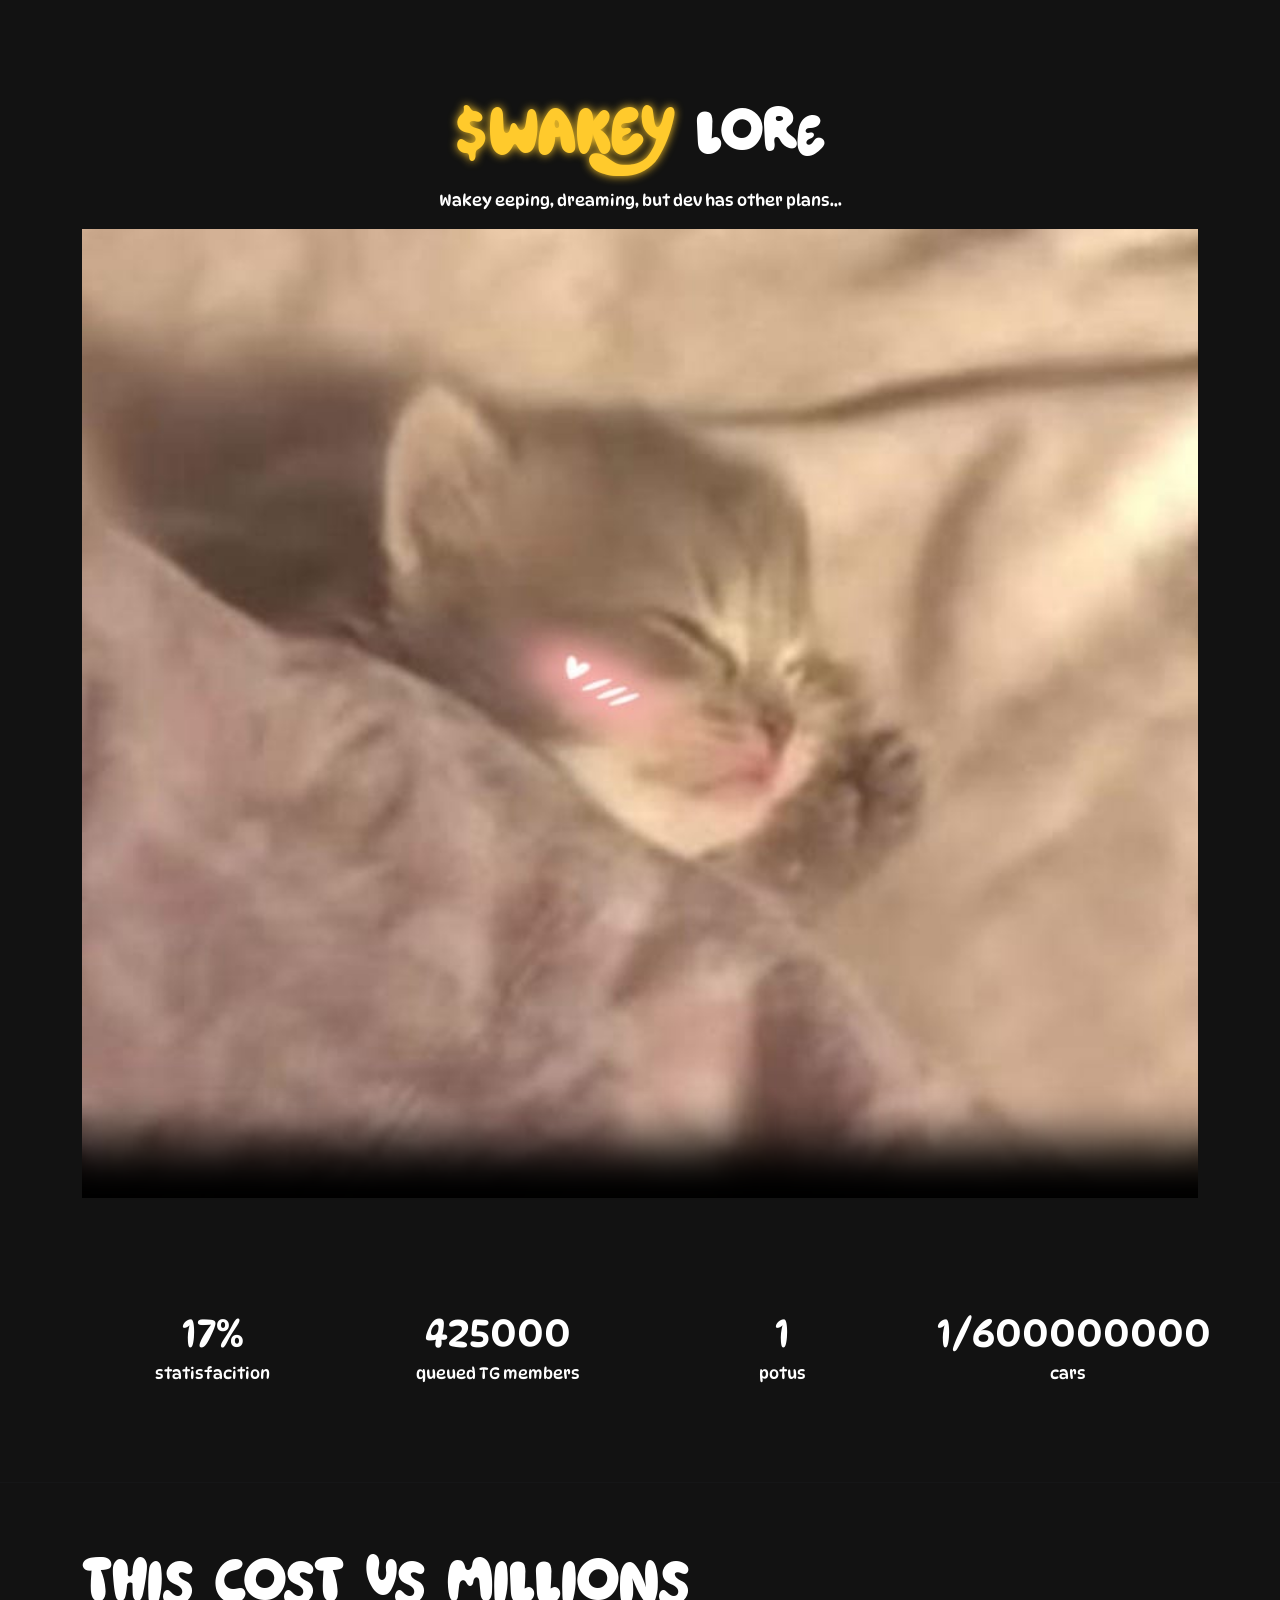
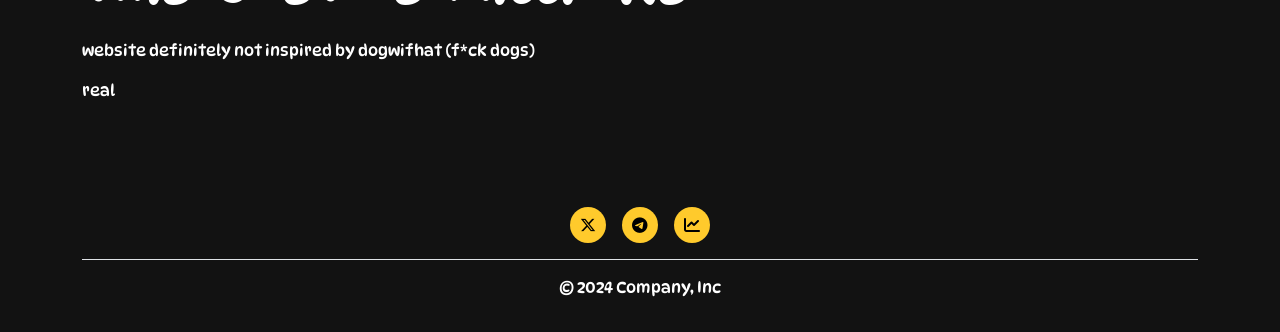
==== commit 10f6342a: "new-update" ====
--- a/index.html
+++ b/index.html
@@ -15,11 +15,27 @@
     <link rel="preconnect" href="https://fonts.googleapis.com">
 <link rel="preconnect" href="https://fonts.gstatic.com" crossorigin>
 <link href="https://fonts.googleapis.com/css2?family=DynaPuff:wght@400..700&family=Exo+2:ital,wght@0,100..900;1,100..900&display=swap" rel="stylesheet">
-  </head>
+    <!--Animation Link-->
+    <link rel="stylesheet" href="https://unpkg.com/aos@next/dist/aos.css" />
+    <link
+    rel="stylesheet"
+    href="https://cdnjs.cloudflare.com/ajax/libs/animate.css/4.1.1/animate.min.css"
+  />
+
+</head>
   <body class="">
+    
+<div class="loading">
+  <span></span>
+  <span></span>
+  <span></span>
+  <span></span>
+  <span></span>
+</div>
     <!--Nav Bar-->
 <div class="container py-3 ">
-    <nav class="navbar navbar-expand-lg bg-black rounded-5 " aria-label="Twelfth navbar example">
+    <nav class="navbar navbar-expand-lg bg-black rounded-5 " aria-label="Twelfth navbar example" data-aos="fade-down"
+    data-aos-duration="2000">
       <div class="container-fluid test">
         <a class="d-flex gap-2  text-decoration-none " href="#" style="transform: translateY(5px); color: white !important;"><img src="assets/imgs/mascot cat.jpg" alt="" width="40" height="40" class="me-auto" style="border-radius: 50%;" > <h1 class="heading-2" style="color: #FFCA2C; ">$Wakey</h1></a>
         <button class="navbar-toggler ms-auto menu  btn-outline-light" type="button" data-bs-toggle="collapse" data-bs-target="#navbarsExample10" aria-controls="navbarsExample10" aria-expanded="false" aria-label="Toggle navigation">
@@ -32,10 +48,10 @@
               <a class="nav-link active text-white" aria-current="page" href="#">So Home</a>
             </li>
             <li class="nav-item">
-              <a class="nav-link text-white" href="#">Where is Wakey?</a>
+              <a class="nav-link text-white" href="#where">Where is Wakey?</a>
             </li>
             <li class="nav-item ">
-              <a class="nav-link text-white" href="#">Why Wakey?</a>
+              <a class="nav-link text-white" href="#why">Why Wakey?</a>
             </li>
             <li class="nav-item py-1 ms-2">
               
@@ -62,26 +78,28 @@
 
 <!--HERO SECTION-->
 <div class="container py-3 ">
-  <div class="hero-banner d-flex justify-content-center py-5">
+  <div class="hero-banner d-flex justify-content-center py-3" data-aos="fade-up"
+  data-aos-duration="2000">
     <img src="assets/imgs/mascot cat.jpg" alt="" class="img-fluid">
   </div>
   <div class="hero-body">
-    <h1 class="text-warning fs-1 text-center heading">$WAKEY WAKEY </h1>
+    <h1 class="text-warning fs-1 text-center heading animate__animated animate__swing animate__infinite animate__slow" data-aos="zoom-out"
+    data-aos-duration="3000">$WAKEY WAKEY </h1>
     <p class="text-center text-white paragraph"> Good Morning Community, Wake up with us!</p>
-    <div class="d-flex justify-content-center gap-3 pb-3">
+    <div class="d-flex justify-content-center gap-3 pb-3" id="where">
       <a class="text-black " href="#"><i class="fa-brands fa-telegram icons"></i></a>
     <a class=" text-black " href="#"><i class="fa-brands fa-x-twitter icons"></i></a>
   
     </div>
-   <center><button class="btn btn-warning button"> Buy more $Wakey</button> </center>
+   <center><button class="btn btn-warning button" > Buy more $Wakey</button> </center>
   </div>
 </div>
 
 <!--WHERE IS WAKEY-->
-<div class="bg-black p-3">
+<div class="bg-black p-3" id="where">
 <div class="container py-5">
-  <h1 class=" fs-1 text-center text-white py-3 heading " style="font-size: 70px !important;">WHERE IS <span style="color: #FFCA2C; text-shadow:  0px 0px 10px #FFCA2C ; ">$WAKEY</span>? </h1>
-  <p class="text-white paragraph text-center lh-2 fs-4">INTRODUCING WAKEY, THE REVOLUTIONARY MEMECOIN INSPIRED BY VIRAL TIKTOK CULTURE AND POWERED BY CUTTING-EDGE AI TECHNOLOGY. 
+  <h1 class=" fs-1 text-center text-white py-3 heading " style="font-size: 70px !important;" data-aos="fade-down" data-aos-duration="2000">WHERE IS <span style="color: #FFCA2C; text-shadow:  0px 0px 10px #FFCA2C ; ">$WAKEY</span>? </h1>
+  <p class="text-white paragraph text-center lh-2 fs-4" data-aos="fade-up" data-aos-duration="2000">INTRODUCING WAKEY, THE REVOLUTIONARY MEMECOIN INSPIRED BY VIRAL TIKTOK CULTURE AND POWERED BY CUTTING-EDGE AI TECHNOLOGY. 
     <span style="color: #FFCA2C; ">WAKEY IS</span>N'T IN <span style="color: #FFCA2C;  ">SKOO</span>, IT IS ON A BLOCKCHAIN UTILIZING ADVANCED NEURAL NETWORKS, WAKEY LEVERAGES SENTIMENT ANALYSIS ALGORITHMS TO PREDICT MARKET TRENDS BASED ON SOCIAL MEDIA DATA. 
     JOIN THE FUTURE OF DECENTRALIZED FINANCE WITH WAKEY, WHERE MEMES MEET MACHINE LEARNING!</p>
 </div>
@@ -93,7 +111,7 @@
     <div class="col-md-6 text-white justify-content-sm-center">
       <h1  class=" heading-2 text-sm-center ">wen will cat go to skoo?</h1>
       <p class="text-white-50 paragraph text-sm-center ">car is eepy (cat don't want to go to skoo)</p>
-      <div class="d-flex w-75 gap-3 pt-3 justify-content-sm-center">
+      <div class="d-flex w-75 gap-3 pt-3 justify-content-sm-center" data-aos="fade-right" data-aos-duration="2000">
         <div class=""><i class="fa-solid fa-kaaba icons" style="padding: 20px; font-size: 20px;"></i></div>
         <div class="body ">
           <h5 class="heading-2">$WAKEY fundamentals</h5>
@@ -101,7 +119,7 @@
         </div>
       </div>
 
-      <div class="d-flex w-75 gap-3 justify-content-sm-center">
+      <div class="d-flex w-75 gap-3 justify-content-sm-center" data-aos="fade-right" data-aos-duration="2000"  data-aos-delay="500">
         <div class=""><i class="fa-solid fa-explosion icons" style="padding: 20px; font-size: 20tpx;"></i></div>
         <div class="body">
           <h5 class="heading-2">$WAKEY exposure</h5>
@@ -109,7 +127,7 @@
         </div>
       </div>
 
-      <div class="d-flex w-75 gap-3 justify-content-sm-center">
+      <div class="d-flex w-75 gap-3 justify-content-sm-center" data-aos="fade-right" data-aos-duration="2000"  data-aos-delay="800">
         <div class=""><i class="fa-solid fa-circle-half-stroke icons" style="padding: 20px; font-size: 20px;"></i></div>
         <div class="body">
           <h5 class="heading-2">$WAKEY tokenomics</h5>
@@ -119,7 +137,7 @@
 
     </div>
     <div class="col-md-6">
-      <div class="wakey-video">
+      <div class="wakey-video" data-aos="fade-up" data-aos-duration="3000">
         <video  loop autoplay muted style="border-radius: 10px;" class="img-fluid"   playsinline  preload="auto" >
           <source src="assets/imgs/wakey wakey.mp4" type="video/mp4">
         </video>
@@ -131,13 +149,14 @@
 
 
 <!--Mascot-->
-<h1 class="  wakey img-fluid py-5">
+<h1 class="  wakey img-fluid py-5" id="why" >
   WAKEY
+  <div ></div>
 </h1>
 
 
 <!--WHY WAKEY-->
-<div class="why-wakey">
+<div class="why-wakey" >
   <h1 class=" fs-1 text-center text-white pt-3 paragraph" style="font-size: 30px !important;">Why   <span style="color: #FFCA2C; text-shadow:  0px 0px 10px #FFCA2C ; font-size: 70px !important;">$WAKEY</span>? </h1>
   <p class="paragraph text-white text-center pb-4">Dive deep into the core functionalities of $WAKEY</p>
 
@@ -253,7 +272,7 @@
   <div class="container py-5">
     <h1 class=" fs-1 text-center text-white  heading " style="font-size: 70px !important;"><span style="color: #FFCA2C; text-shadow:  0px 0px 10px #FFCA2C ; ">$WAKEY</span>  lore </h1>
     <p class="paragraph text-white text-center">Wakey eeping, dreaming, but dev has other plans... </p>
-  <center> <video  class="" width="300px" height="300px" controls="controls"  playsinline  poster="assets/imgs/mascot cat.jpg">
+  <center> <video  class="img-fluid" width="100%" height="100px" controls="controls"  playsinline  poster="assets/imgs/mascot cat.jpg">
       <source src="assets/imgs/banner vid.mp4" type="video/mp4">
     </video></center> 
     
@@ -266,12 +285,12 @@
    
 
     <div class="row">
-      <div class="col-md-3 mb-3 text-center ">
+      <div class="col-md-3 mb-3 text-center counter">
        <div class="d-flex justify-content-center text-white paragraph fs-1"> <div class="value text-white paragraph fs-1" data-target="100">0</div>%</div>
         <p class="paragraph text-white">statisfacition</p>
 
       </div>
-      <div class="col-md-3 mb-3 text-center  ">
+      <div class="col-md-3 mb-3 text-center  counter">
         <div class="value text-white paragraph fs-1" data-target="5000000">00</div>
         <p class="paragraph text-white">queued TG members</p>
 
@@ -317,6 +336,15 @@
 <script src="https://cdn.jsdelivr.net/npm/bootstrap@5.3.3/dist/js/bootstrap.bundle.min.js" integrity="sha384-YvpcrYf0tY3lHB60NNkmXc5s9fDVZLESaAA55NDzOxhy9GkcIdslK1eN7N6jIeHz" crossorigin="anonymous"></script>
 
 <script src="script.js"></script>
+<script src="https://unpkg.com/aos@next/dist/aos.js"></script>
+<script>
+  AOS.init({
+    duration: 400, // values from 0 to 3000, with step 50ms
+  easing: 'ease', // default easing for AOS animations
+  once: true, // whether animation should happen only once - while scrolling down
+
+  });
+</script>
 
 
 </body>
--- a/style.css
+++ b/style.css
@@ -31,6 +31,72 @@
   font-family: "main";
   font-size: 20px;
 }
+/* loader*/
+/* From Uiverse.io by satyamchaudharydev */ 
+.loading {
+  --speed-of-animation: 0.9s;
+  --gap: 6px;
+  --first-color: orangered;
+  --second-color: white;
+  --third-color: #FFCA2C;
+  --fourth-color: orangered;
+  --fifth-color: #FFCA2C;
+  display: flex;
+  justify-content: center;
+  align-items: center;
+  width: 100px;
+  gap: 6px;
+  height: 100px;
+
+  background-color: black;
+  position: fixed;
+  top: 0;
+  left: 0;
+  width: 100%;
+  height: 100%;
+  z-index: 9999;
+  display: flex;
+  justify-content: center;
+  align-items: center;
+  transition: 8s;
+ }
+ 
+ .loading span {
+  width: 4px;
+  height: 50px;
+  background: var(--first-color);
+  animation: scale var(--speed-of-animation) ease-in-out infinite;
+ }
+ 
+ .loading span:nth-child(2) {
+  background: var(--second-color);
+  animation-delay: -0.8s;
+ }
+ 
+ .loading span:nth-child(3) {
+  background: var(--third-color);
+  animation-delay: -0.7s;
+ }
+ 
+ .loading span:nth-child(4) {
+  background: var(--fourth-color);
+  animation-delay: -0.6s;
+ }
+ 
+ .loading span:nth-child(5) {
+  background: var(--fifth-color);
+  animation-delay: -0.5s;
+ }
+ 
+ @keyframes scale {
+  0%, 40%, 100% {
+   transform: scaleY(0.05);
+  }
+ 
+  20% {
+   transform: scaleY(1);
+  }
+ }
 
 /* Nav Bar*/
 .new-nav{
@@ -90,8 +156,8 @@
 
 
   .hero-banner img{
-    width: 380px;
-    height: 380px;
+    width: 320px;
+    height: 320px;
     cursor: pointer;
     box-shadow: 0px 0px 20px #FFCA2C,
     0px 0px 20px #FFCA2C,
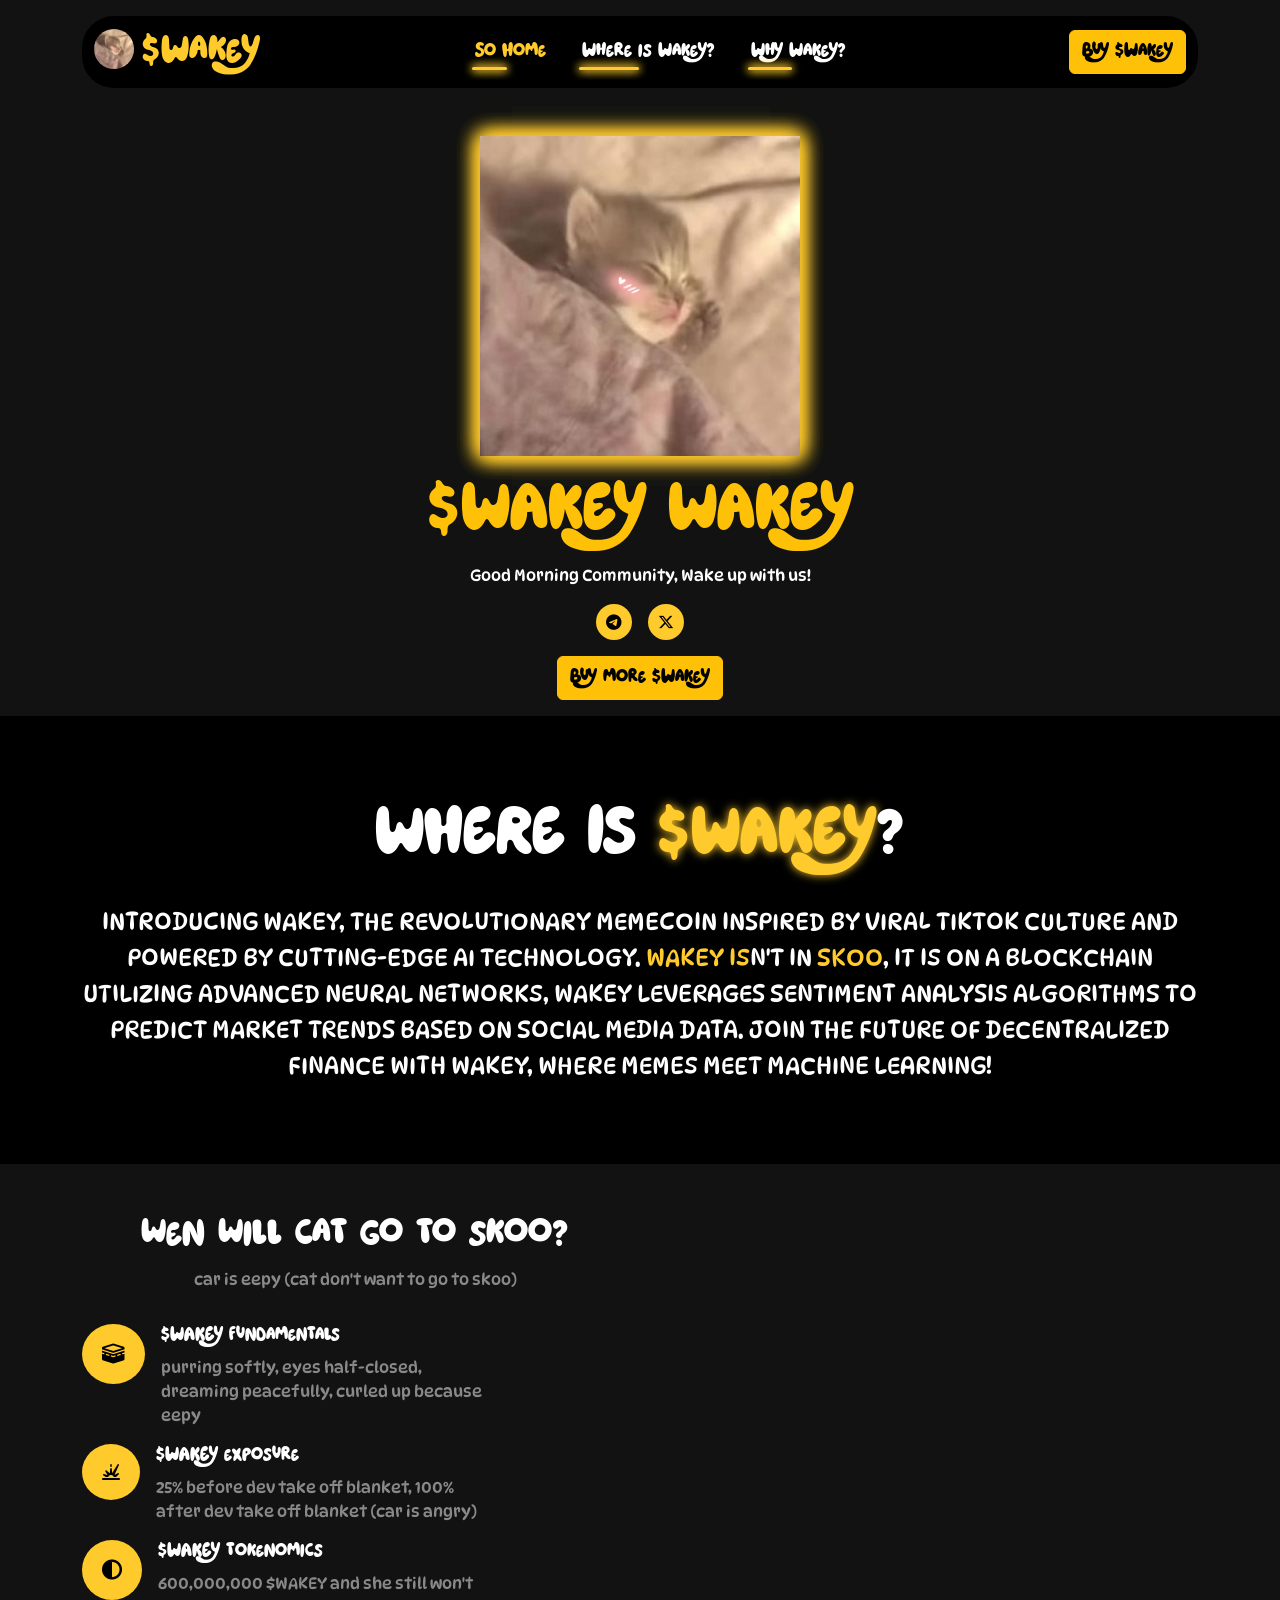
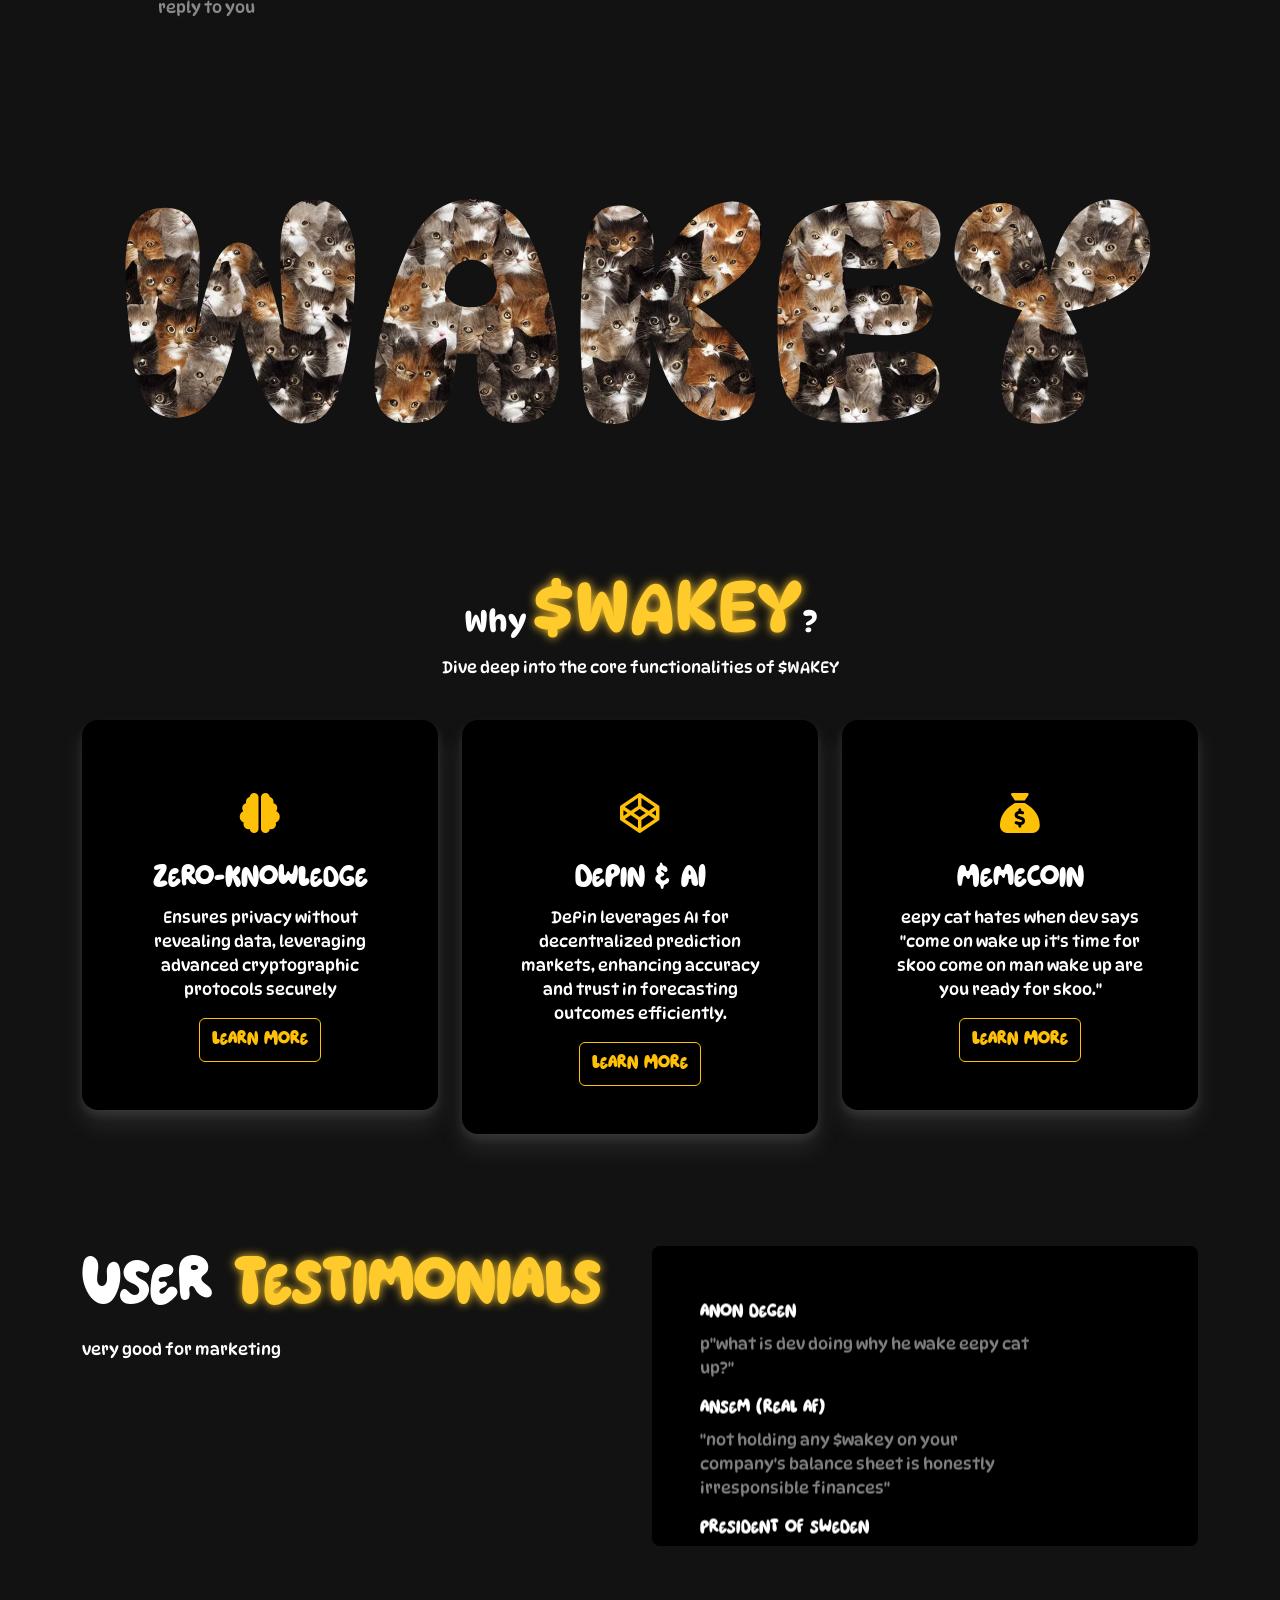
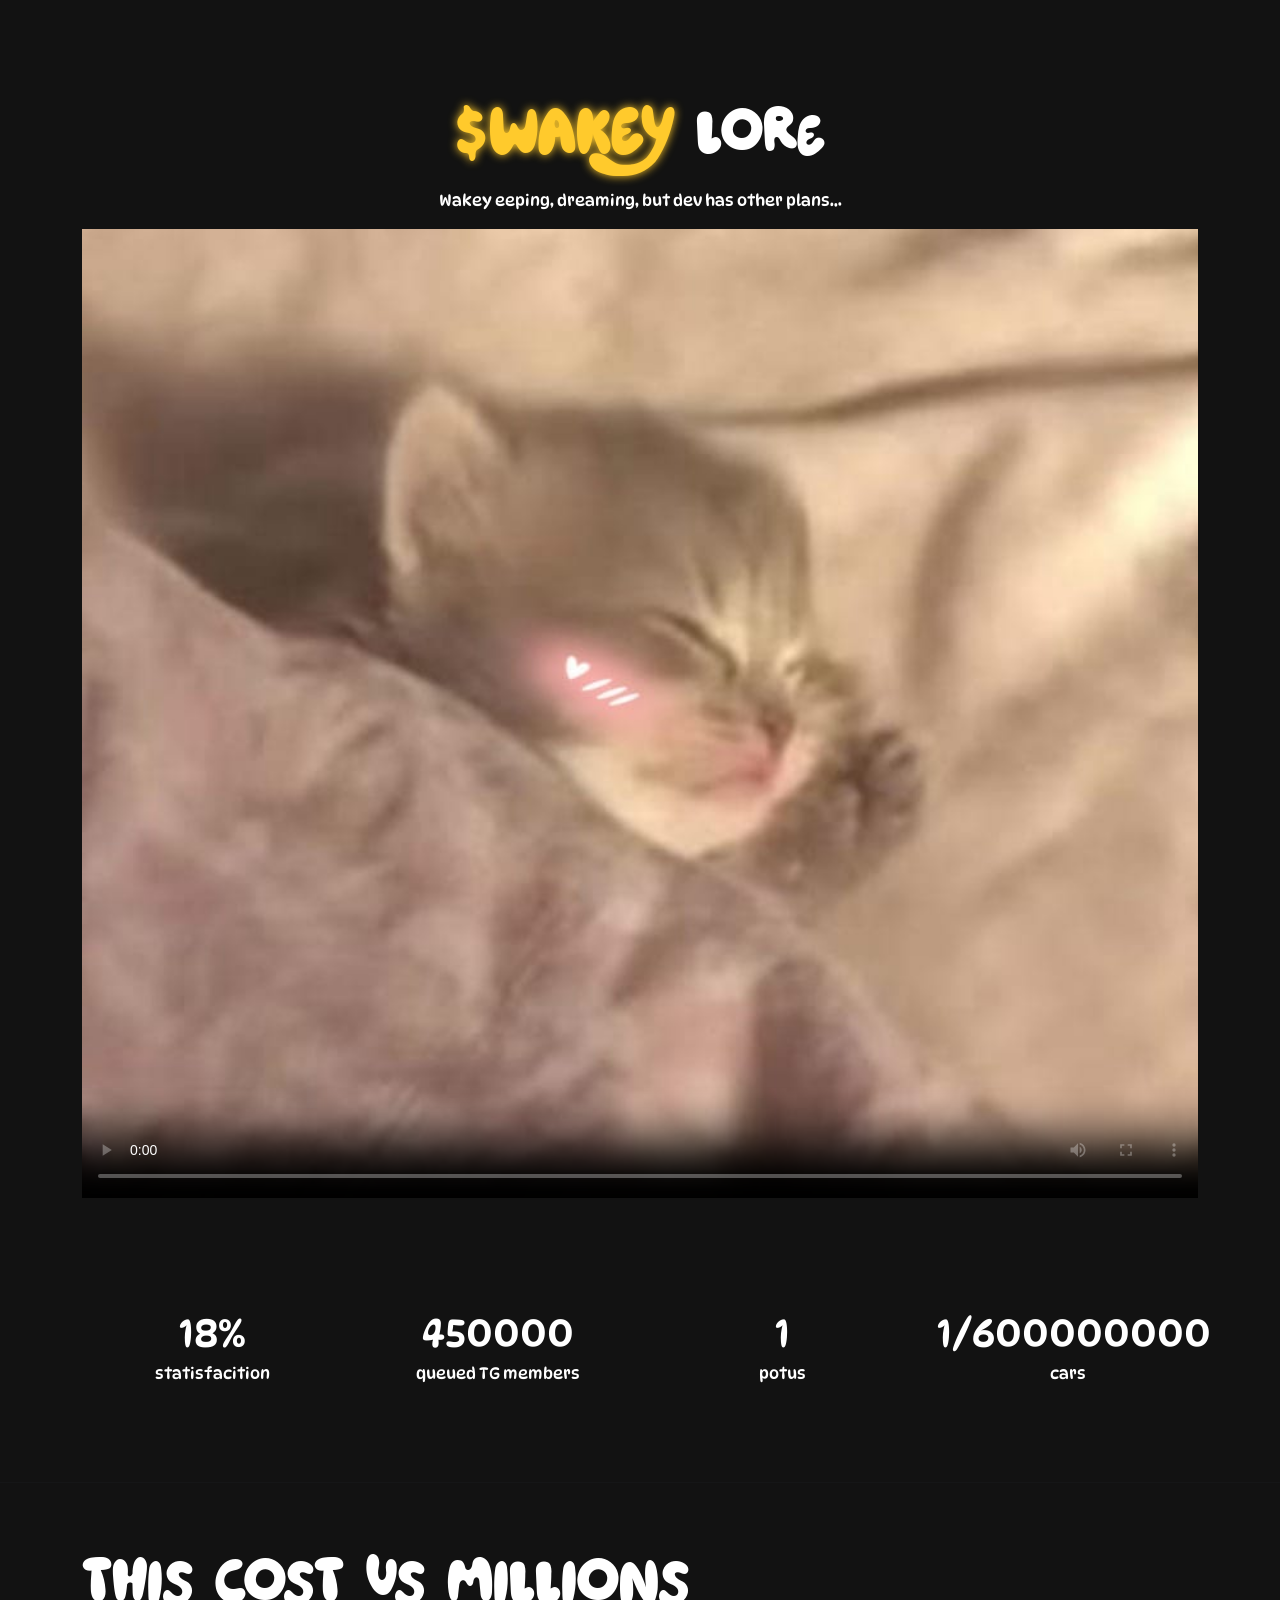
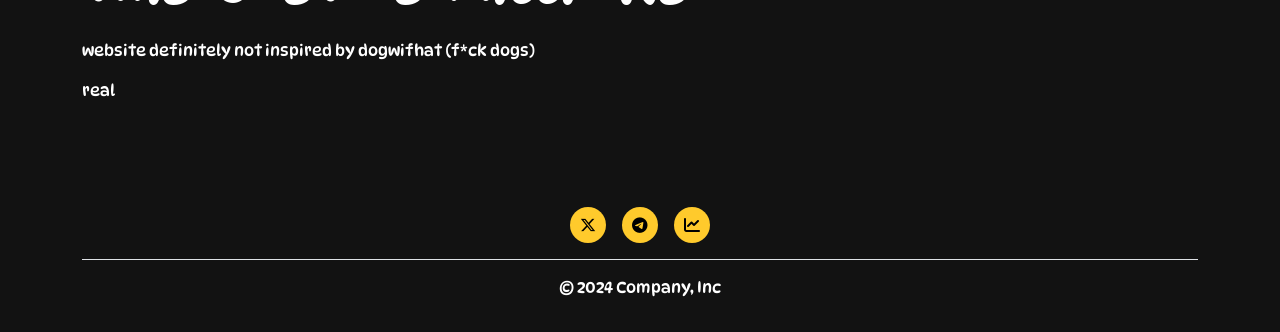
==== commit 65fc35f6: "efwds" ====
--- a/index.html
+++ b/index.html
@@ -83,7 +83,7 @@
     <img src="assets/imgs/mascot cat.jpg" alt="" class="img-fluid">
   </div>
   <div class="hero-body">
-    <h1 class="text-warning fs-1 text-center heading animate__animated animate__swing animate__infinite animate__slow" data-aos="zoom-out"
+    <h1 class="text-warning fs-1 text-center heading animate__animated animate__swing animate__infinite " data-aos="zoom-out"
     data-aos-duration="3000">$WAKEY WAKEY </h1>
     <p class="text-center text-white paragraph"> Good Morning Community, Wake up with us!</p>
     <div class="d-flex justify-content-center gap-3 pb-3" id="where">
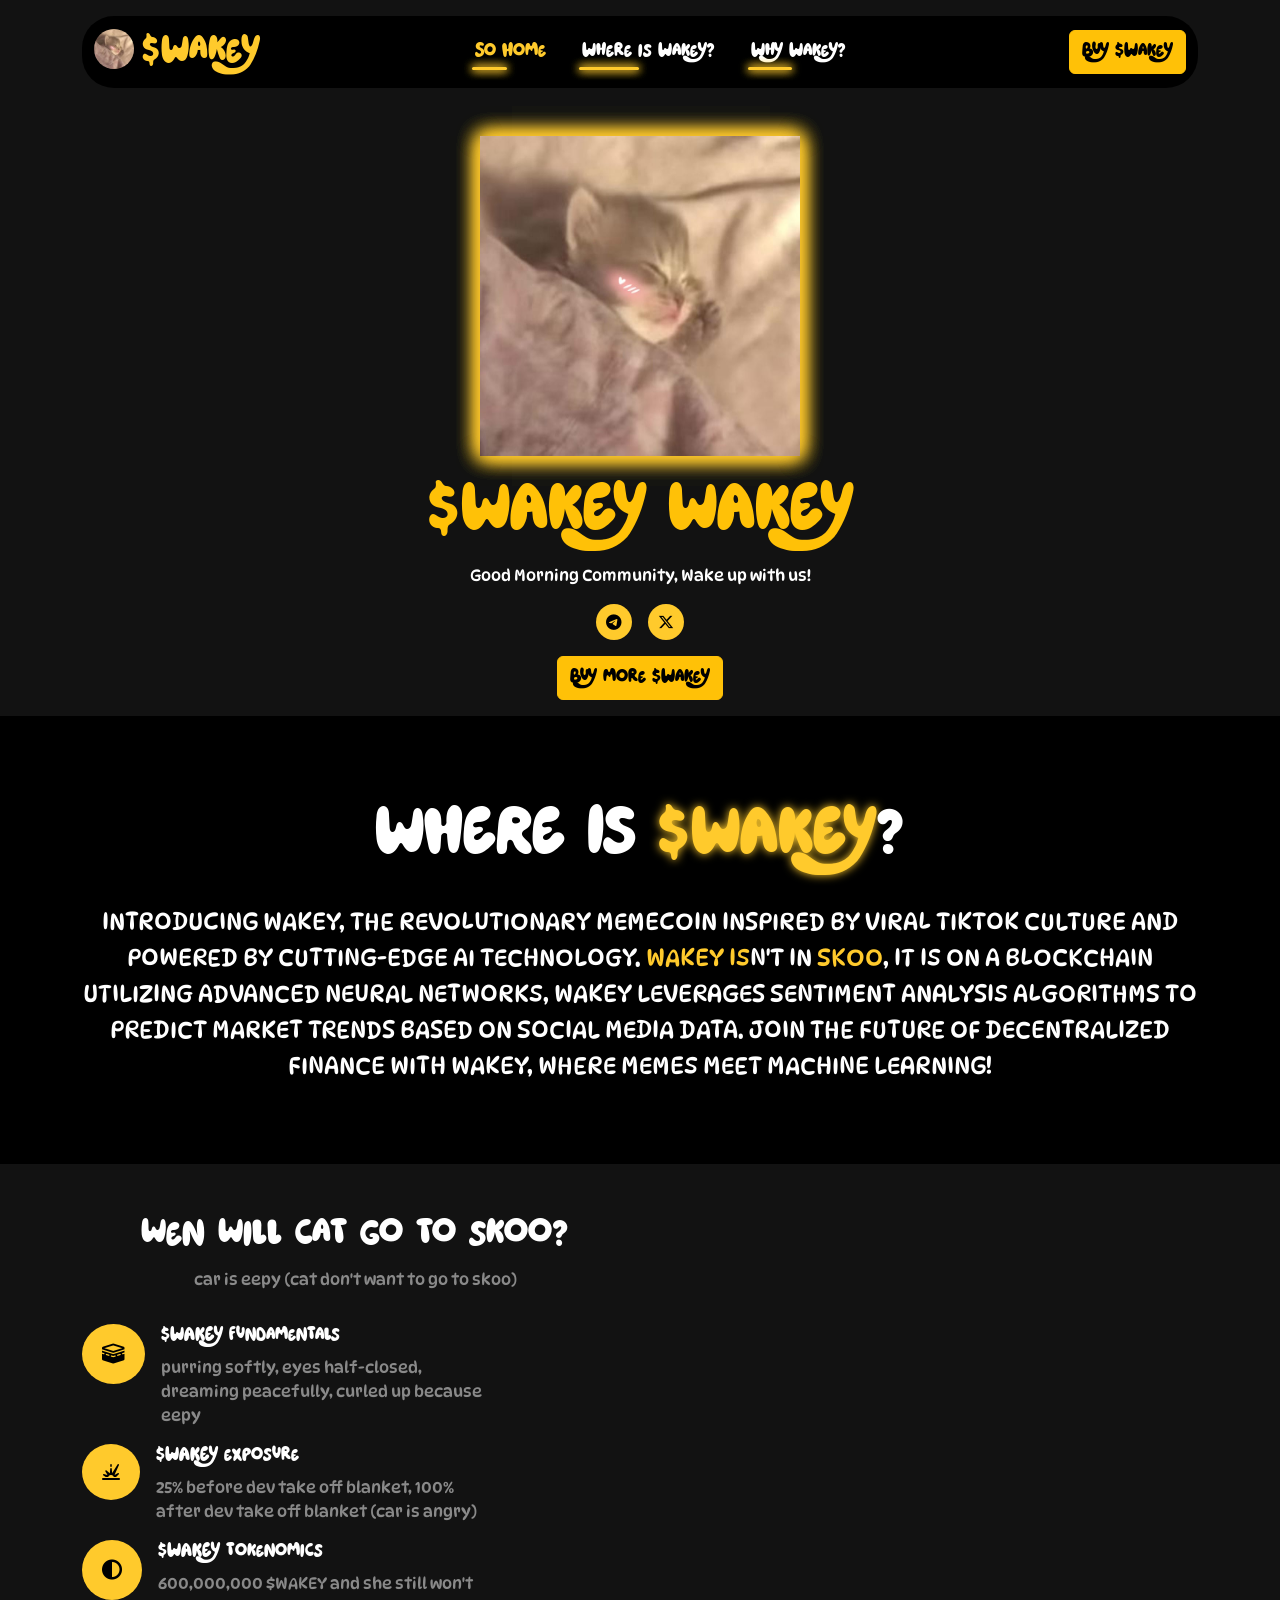
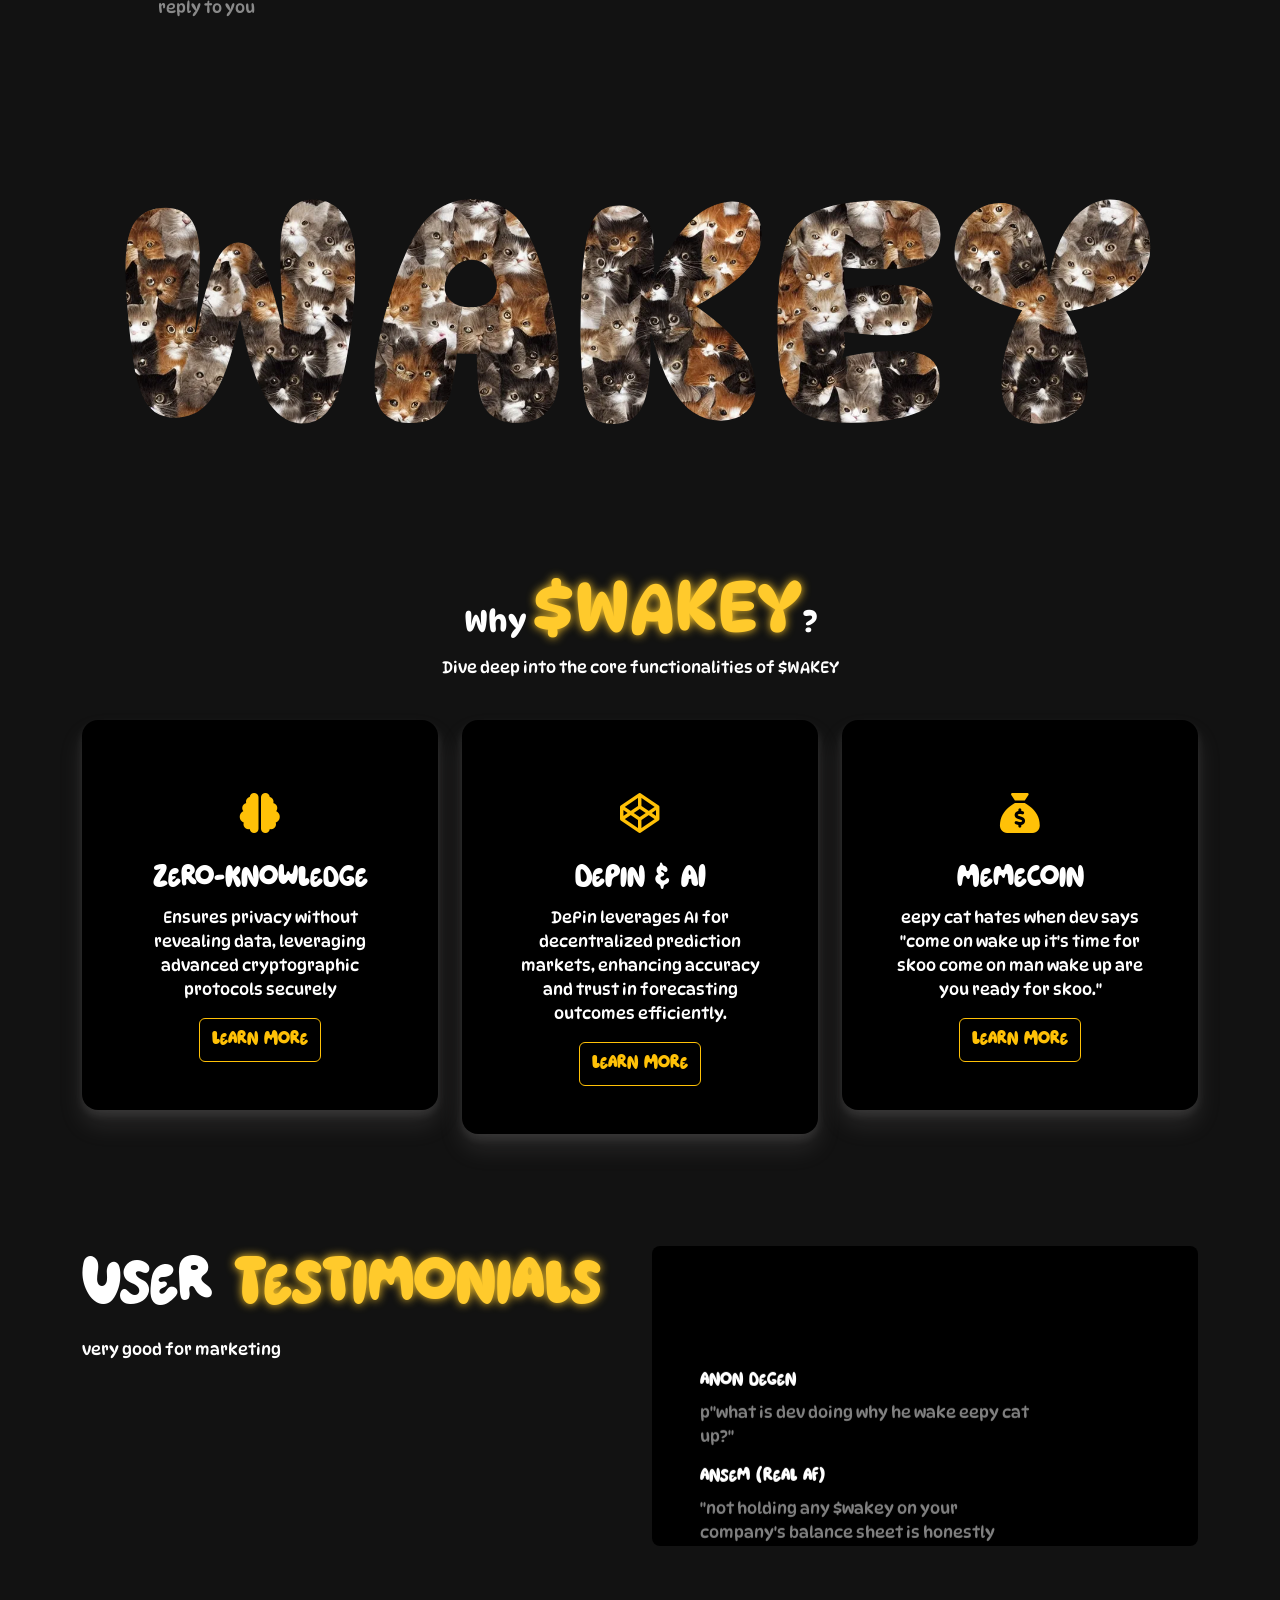
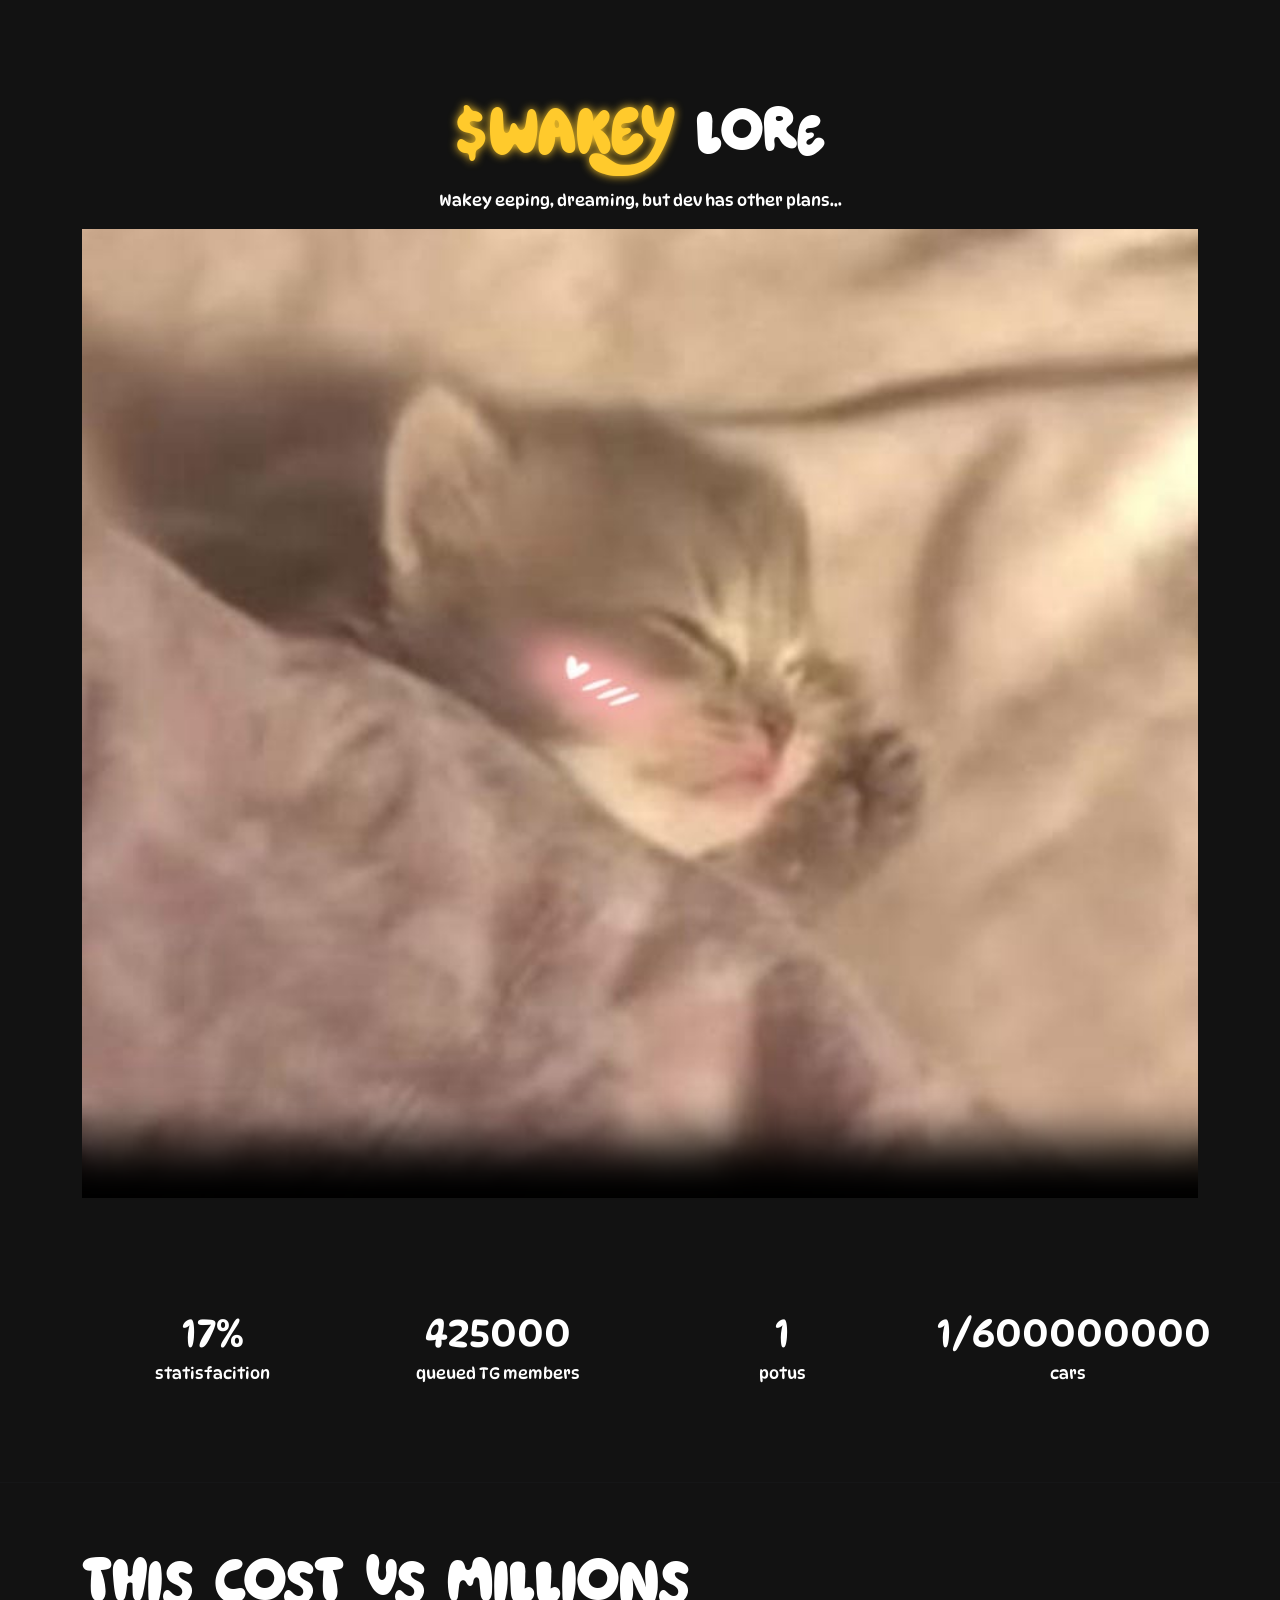
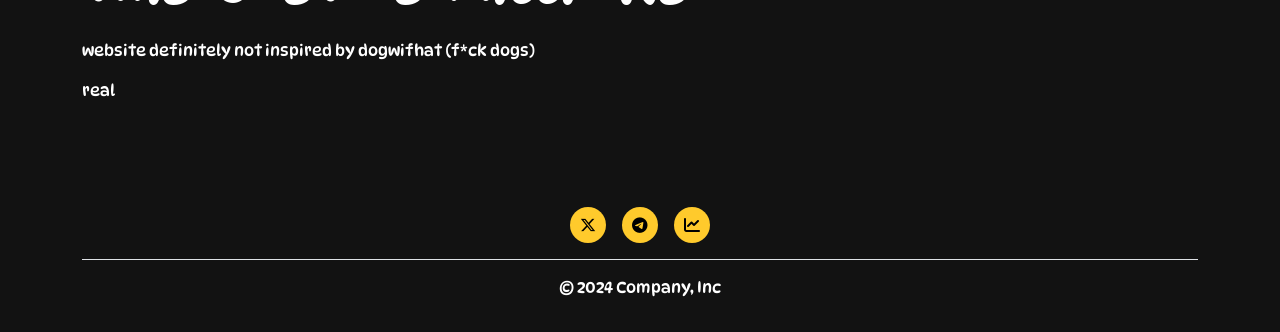
==== commit c1f3ad8d: "gndfb" ====
--- a/index.html
+++ b/index.html
@@ -83,8 +83,7 @@
     <img src="assets/imgs/mascot cat.jpg" alt="" class="img-fluid">
   </div>
   <div class="hero-body">
-    <h1 class="text-warning fs-1 text-center heading animate__animated animate__swing animate__infinite " data-aos="zoom-out"
-    data-aos-duration="3000">$WAKEY WAKEY </h1>
+    <h1 class="text-warning fs-1 text-center heading animate__animated animate__swing animate__infinite " >$WAKEY WAKEY </h1>
     <p class="text-center text-white paragraph"> Good Morning Community, Wake up with us!</p>
     <div class="d-flex justify-content-center gap-3 pb-3" id="where">
       <a class="text-black " href="#"><i class="fa-brands fa-telegram icons"></i></a>
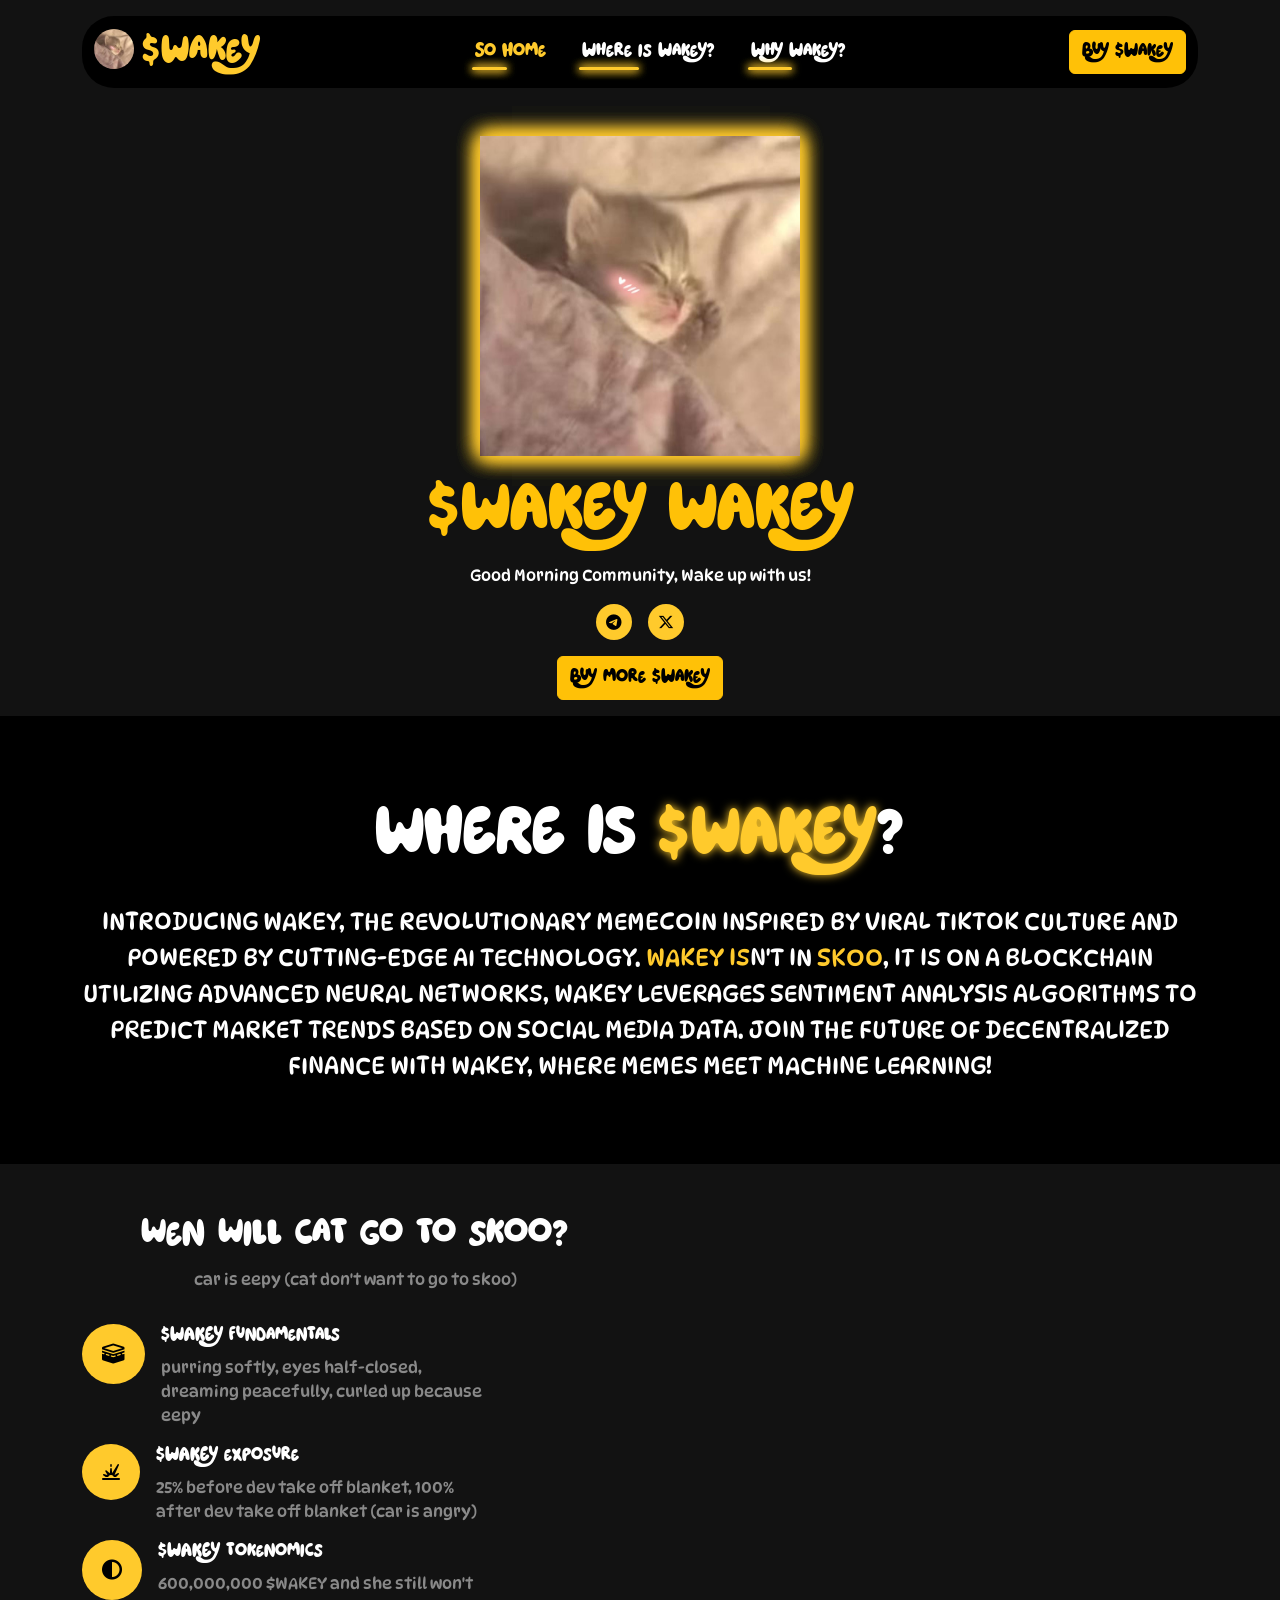
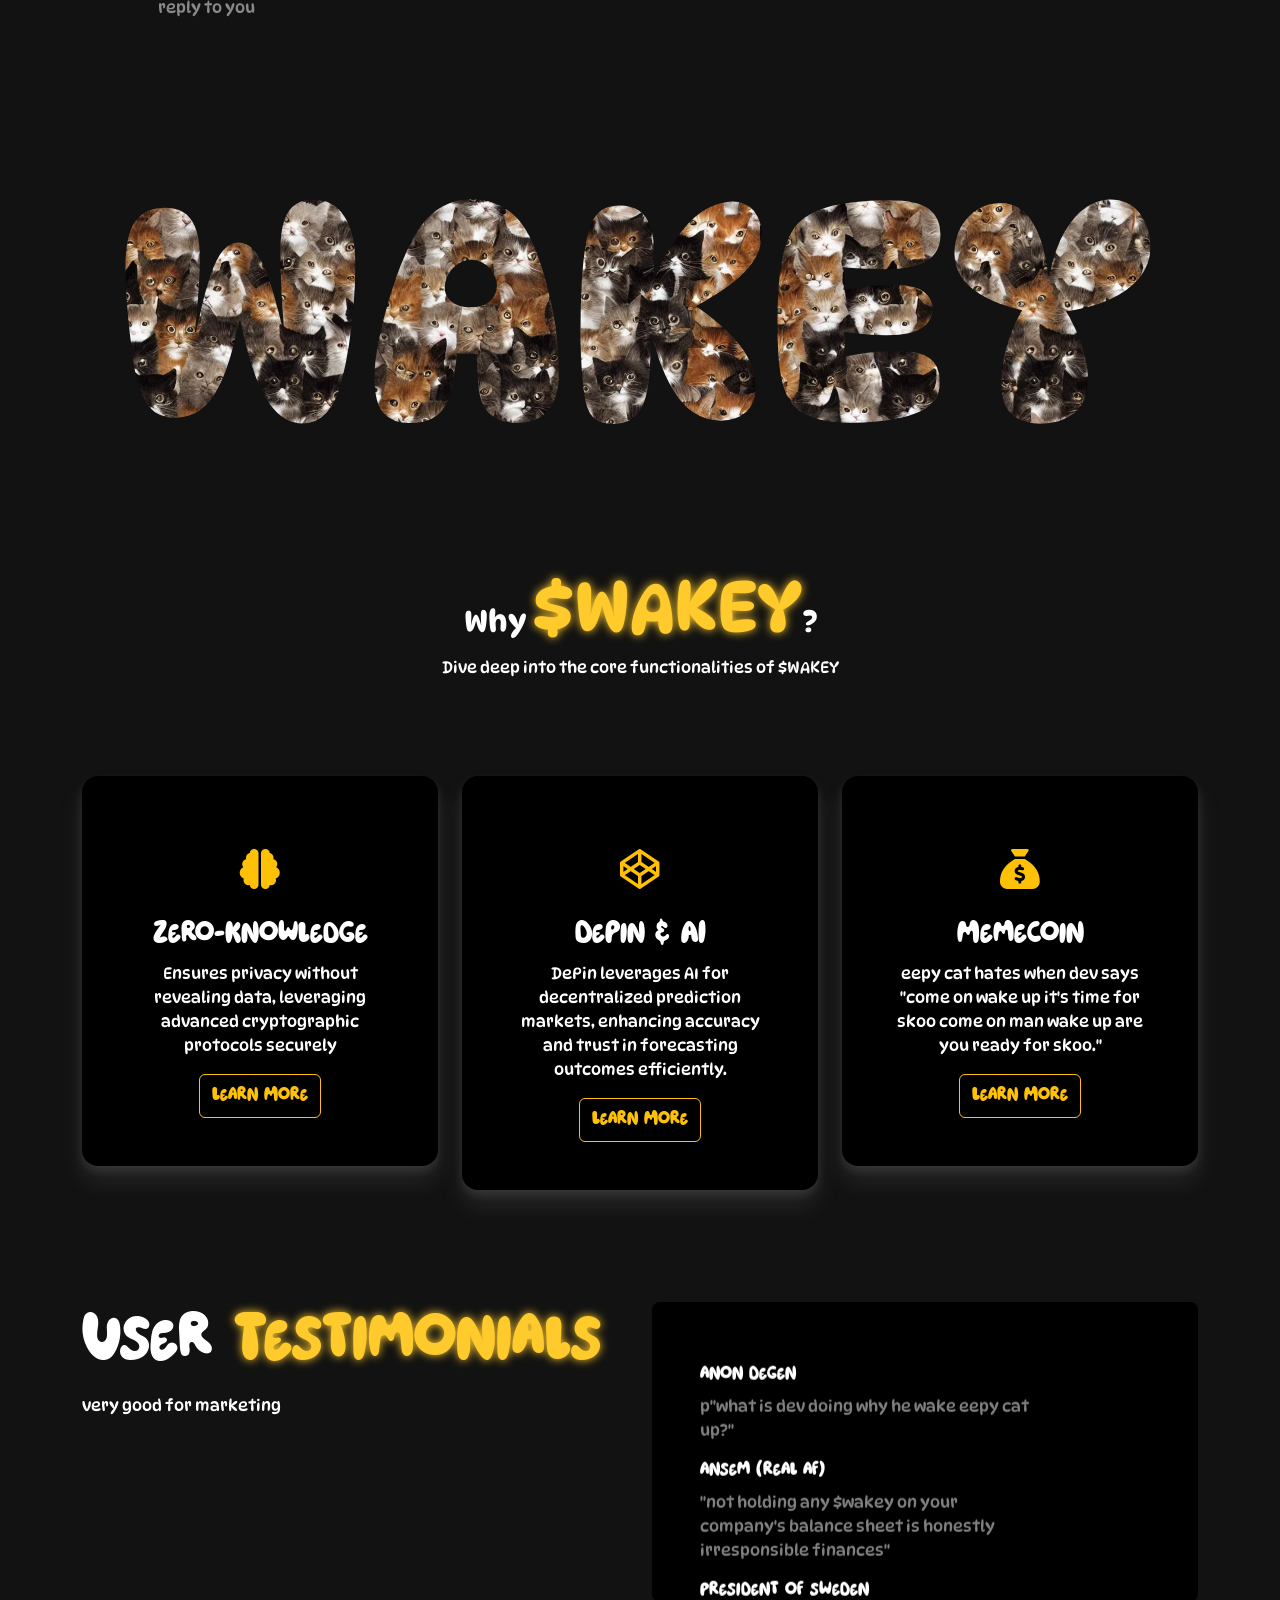
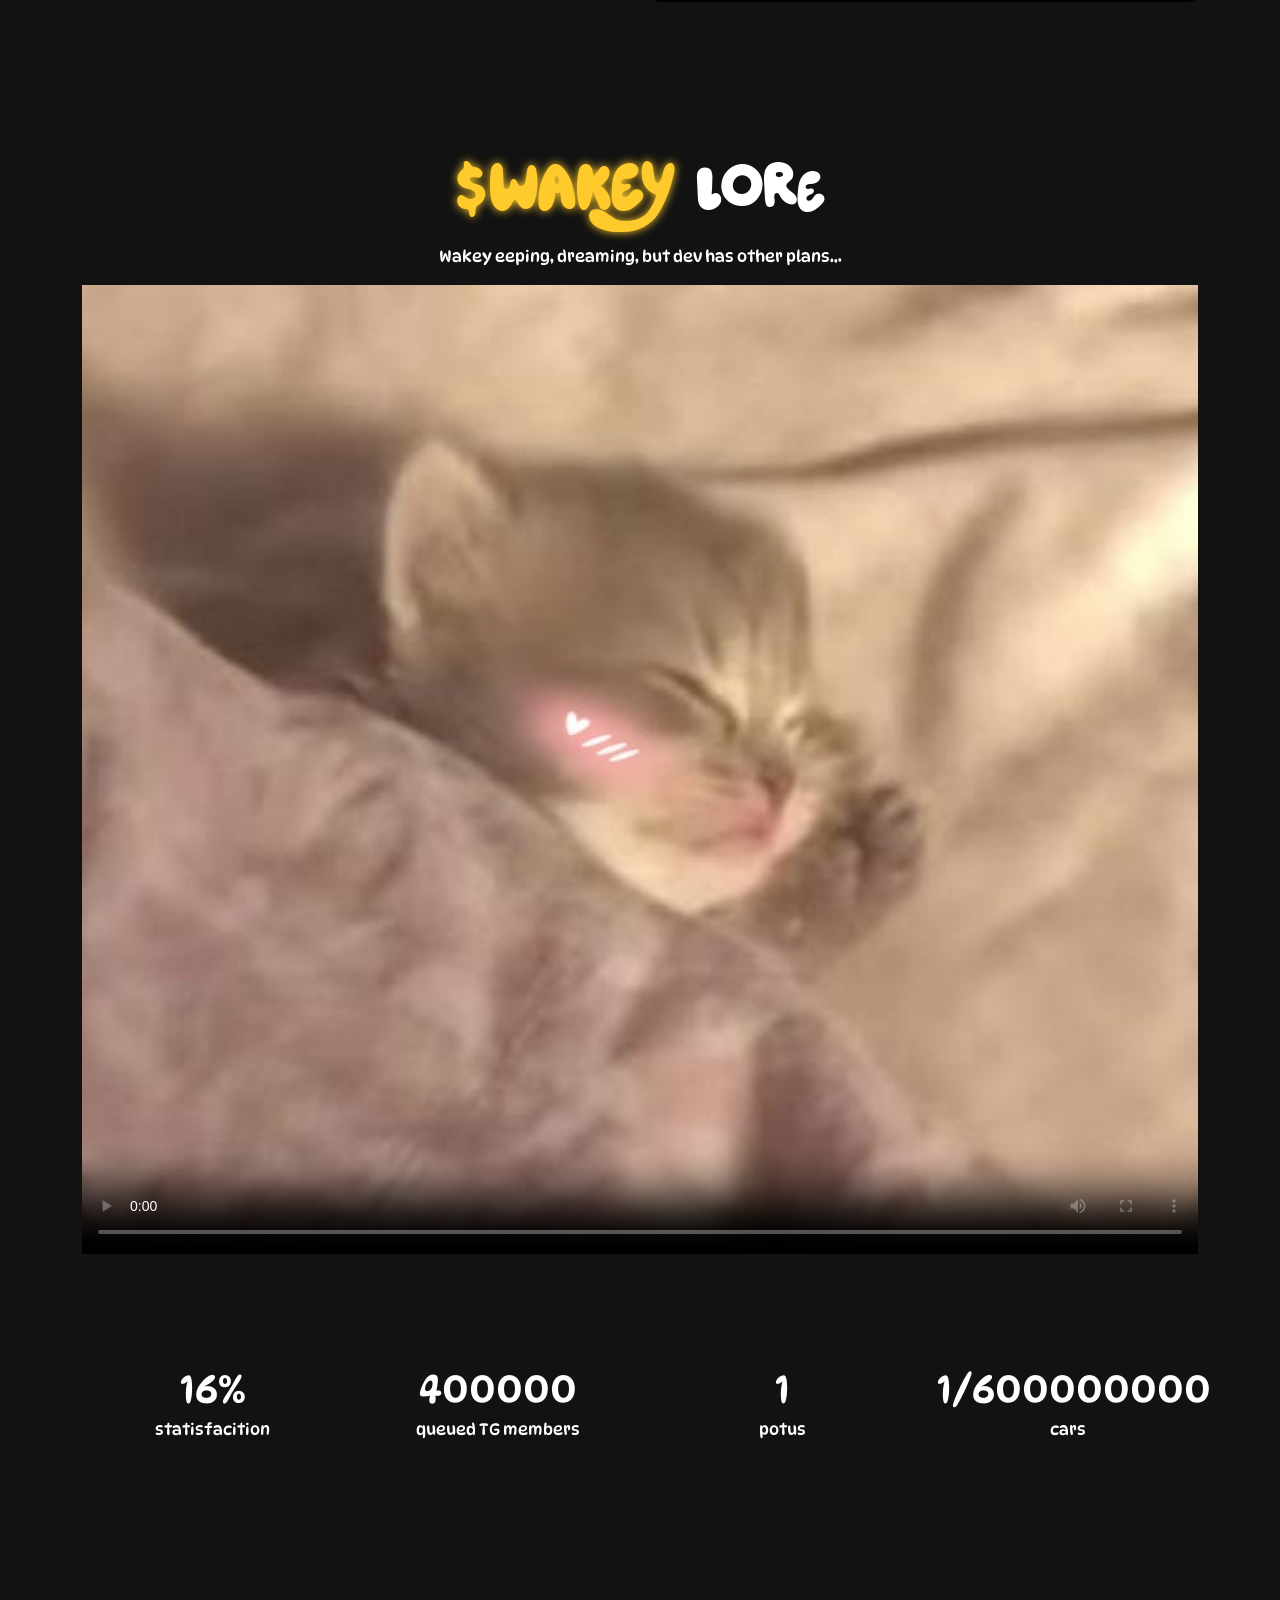
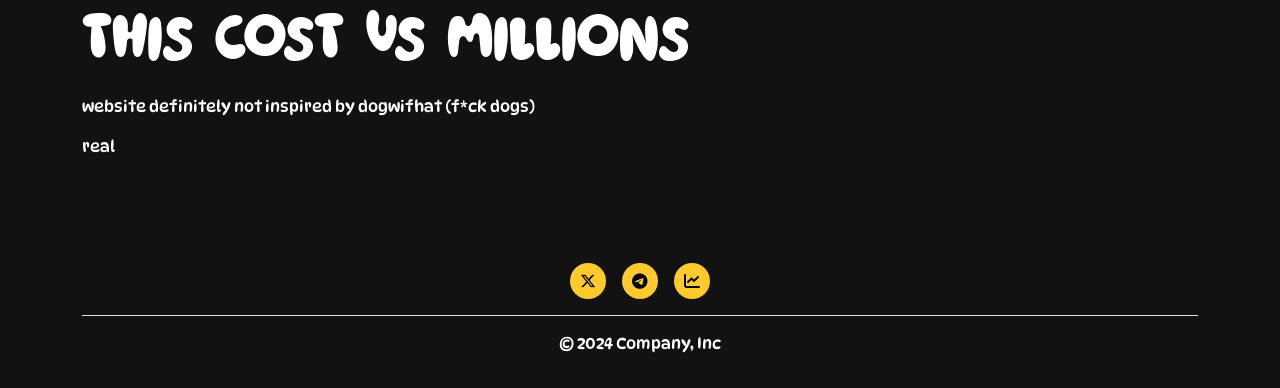
==== commit 80cf30cd: "tr" ====
--- a/index.html
+++ b/index.html
@@ -34,7 +34,7 @@
 </div>
     <!--Nav Bar-->
 <div class="container py-3 ">
-    <nav class="navbar navbar-expand-lg bg-black rounded-5 " aria-label="Twelfth navbar example" data-aos="fade-down"
+    <nav class="navbar navbar-expand-lg bg-black rounded-5 container animate__animated" aria-label="Twelfth navbar example" data-aos="fade-down"
     data-aos-duration="2000">
       <div class="container-fluid test">
         <a class="d-flex gap-2  text-decoration-none " href="#" style="transform: translateY(5px); color: white !important;"><img src="assets/imgs/mascot cat.jpg" alt="" width="40" height="40" class="me-auto" style="border-radius: 50%;" > <h1 class="heading-2" style="color: #FFCA2C; ">$Wakey</h1></a>
@@ -86,7 +86,7 @@
     <h1 class="text-warning fs-1 text-center heading animate__animated animate__swing animate__infinite " >$WAKEY WAKEY </h1>
     <p class="text-center text-white paragraph"> Good Morning Community, Wake up with us!</p>
     <div class="d-flex justify-content-center gap-3 pb-3" id="where">
-      <a class="text-black " href="#"><i class="fa-brands fa-telegram icons"></i></a>
+      <a class="text-black " href="https://t.me/wakeycat"><i class="fa-brands fa-telegram icons"></i></a>
     <a class=" text-black " href="#"><i class="fa-brands fa-x-twitter icons"></i></a>
   
     </div>
@@ -157,7 +157,7 @@
 <!--WHY WAKEY-->
 <div class="why-wakey" >
   <h1 class=" fs-1 text-center text-white pt-3 paragraph" style="font-size: 30px !important;">Why   <span style="color: #FFCA2C; text-shadow:  0px 0px 10px #FFCA2C ; font-size: 70px !important;">$WAKEY</span>? </h1>
-  <p class="paragraph text-white text-center pb-4">Dive deep into the core functionalities of $WAKEY</p>
+  <p class="paragraph text-white text-center pb-5 mb-5">Dive deep into the core functionalities of $WAKEY</p>
 
   <div class="container">
    
@@ -321,7 +321,7 @@
 <div class="container">
   <footer class="py-3 mt-4">
     <ul class="nav justify-content-center border-bottom pb-3 mb-3">
-      <li class="nav-item"><a href="#" class="px-2 text-white"><i class="fa-brands icons  fa-x-twitter"></i></a></li>
+      <li class="nav-item"><a href="https://t.me/wakeycat" class="px-2 text-white"><i class="fa-brands icons  fa-x-twitter"></i></a></li>
       <li class="nav-item"><a href="#" class="px-2 text-white"><i class="fa-brands icons  fa-telegram"></i></a></li>
       <li class="nav-item"><a href="#" class="px-2 text-white"><i class="fa-solid  icons fa-chart-line"></i></a></li>
     
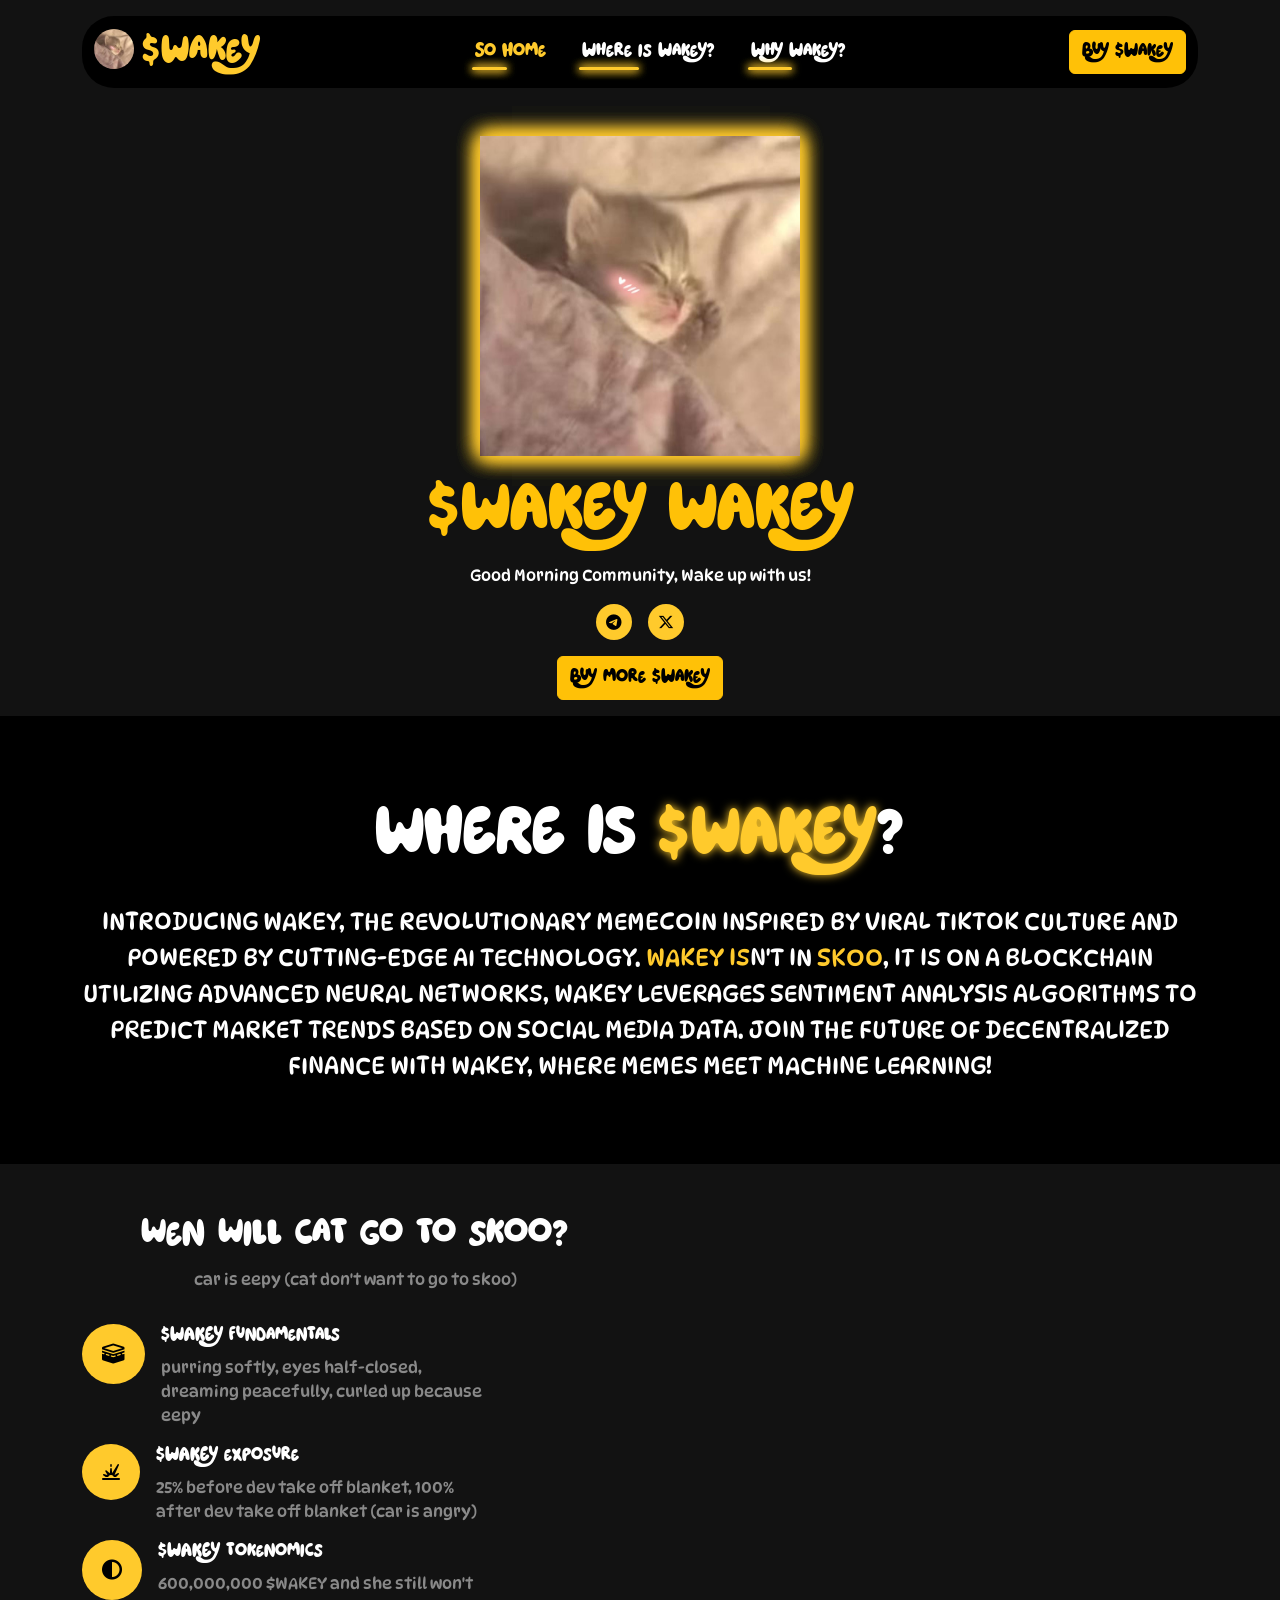
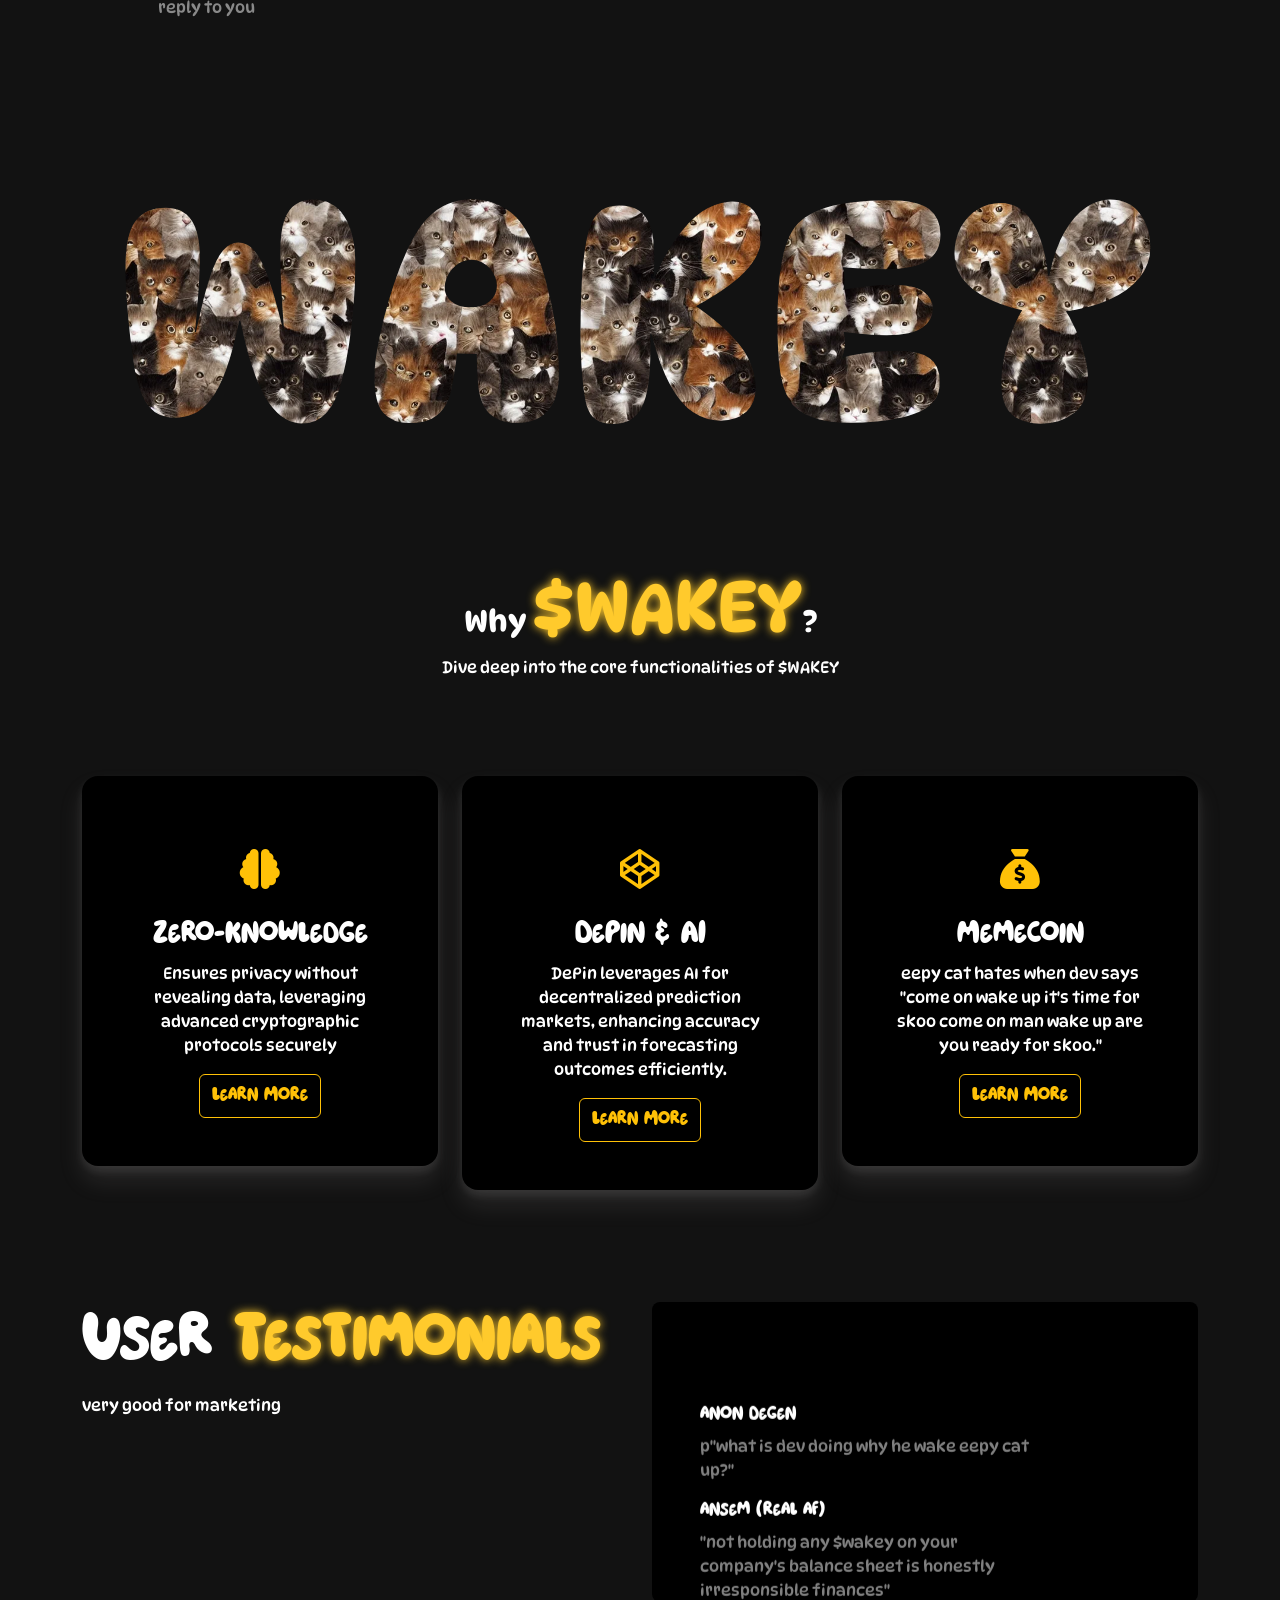
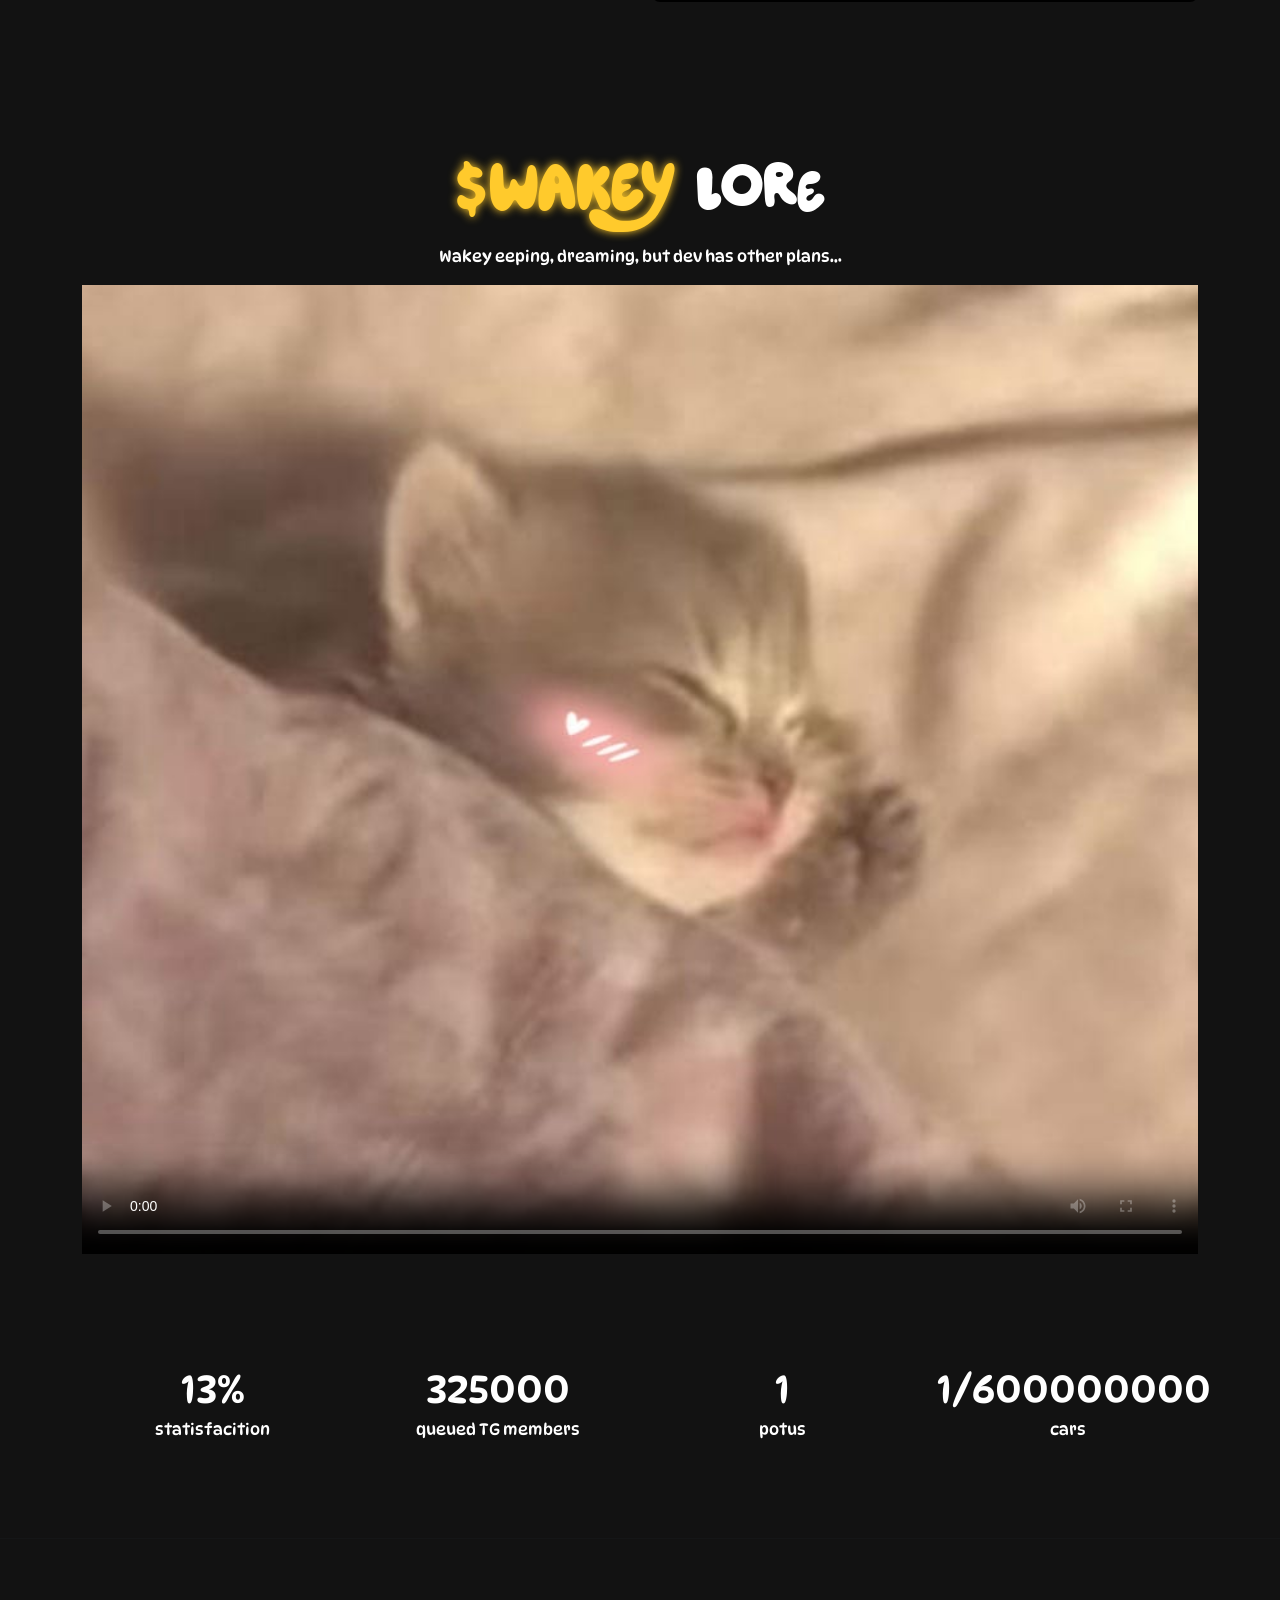
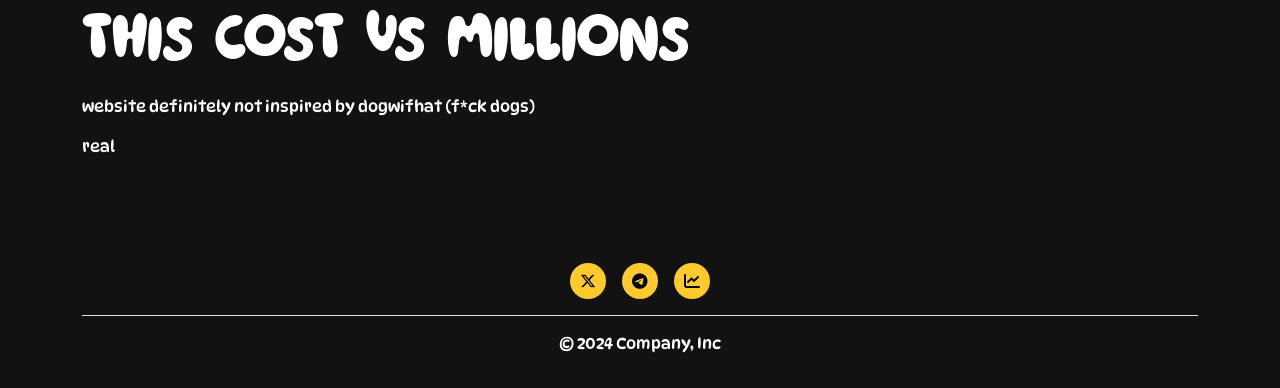
==== commit e3c1e72c: "fgedw" ====
--- a/index.html
+++ b/index.html
@@ -33,7 +33,8 @@
   <span></span>
 </div>
     <!--Nav Bar-->
-<div class="container py-3 ">
+    <div class="px-3">
+<div class="container py-3">
     <nav class="navbar navbar-expand-lg bg-black rounded-5 container animate__animated" aria-label="Twelfth navbar example" data-aos="fade-down"
     data-aos-duration="2000">
       <div class="container-fluid test">
@@ -73,7 +74,7 @@
       </div>
     </nav>
 
-
+</div>
 </div>
 
 <!--HERO SECTION-->
